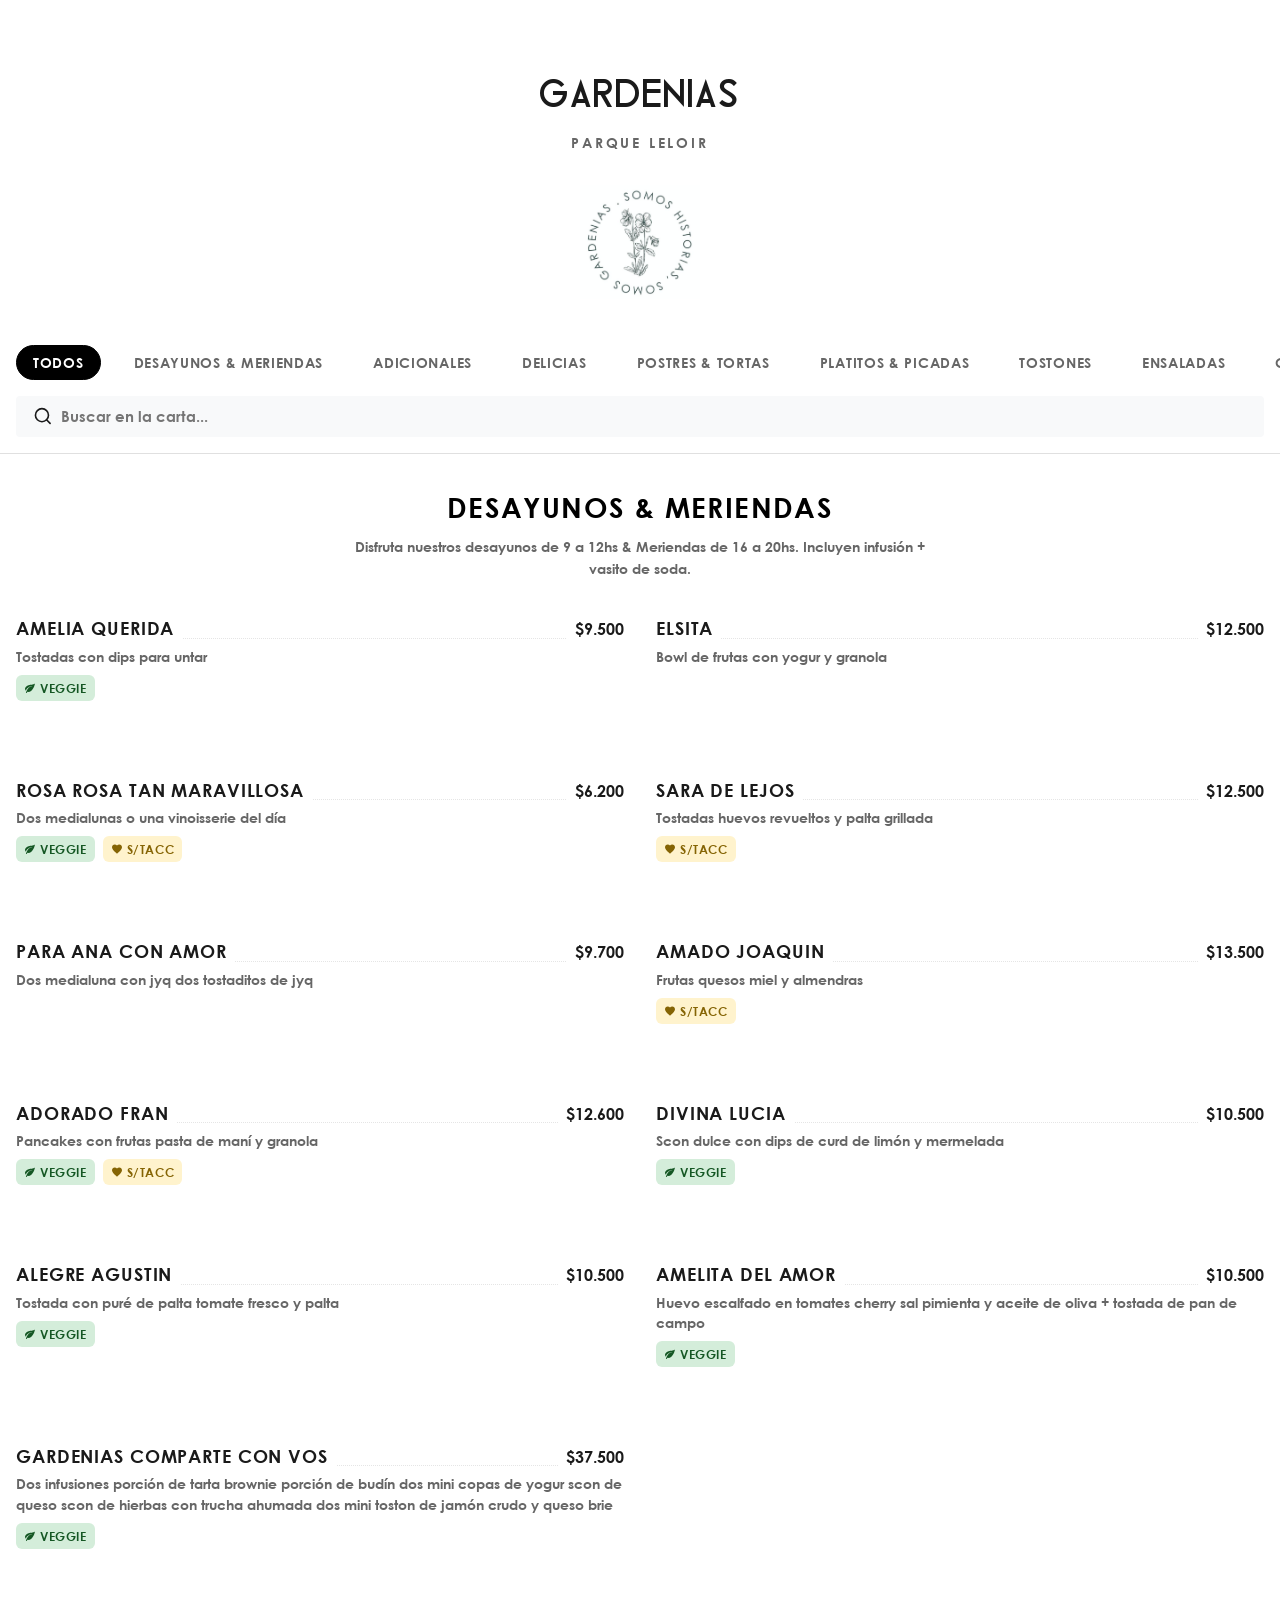
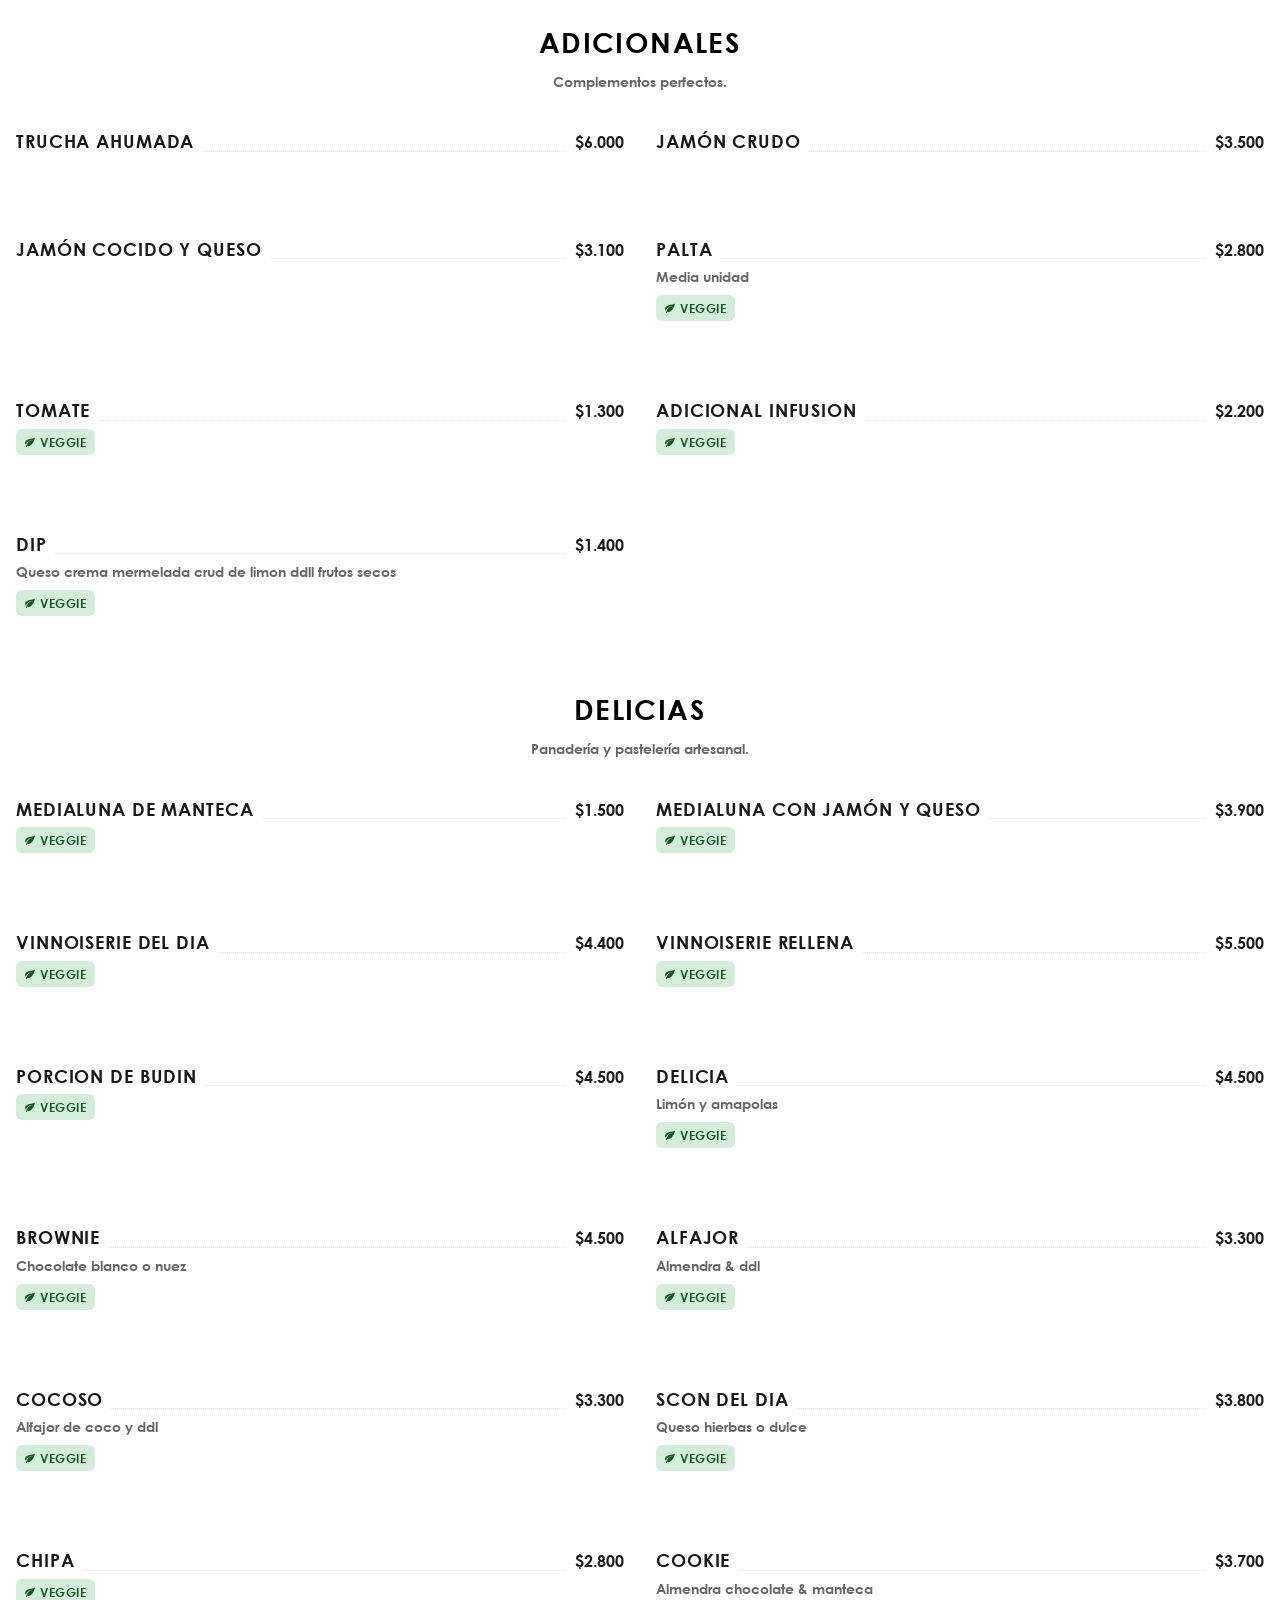
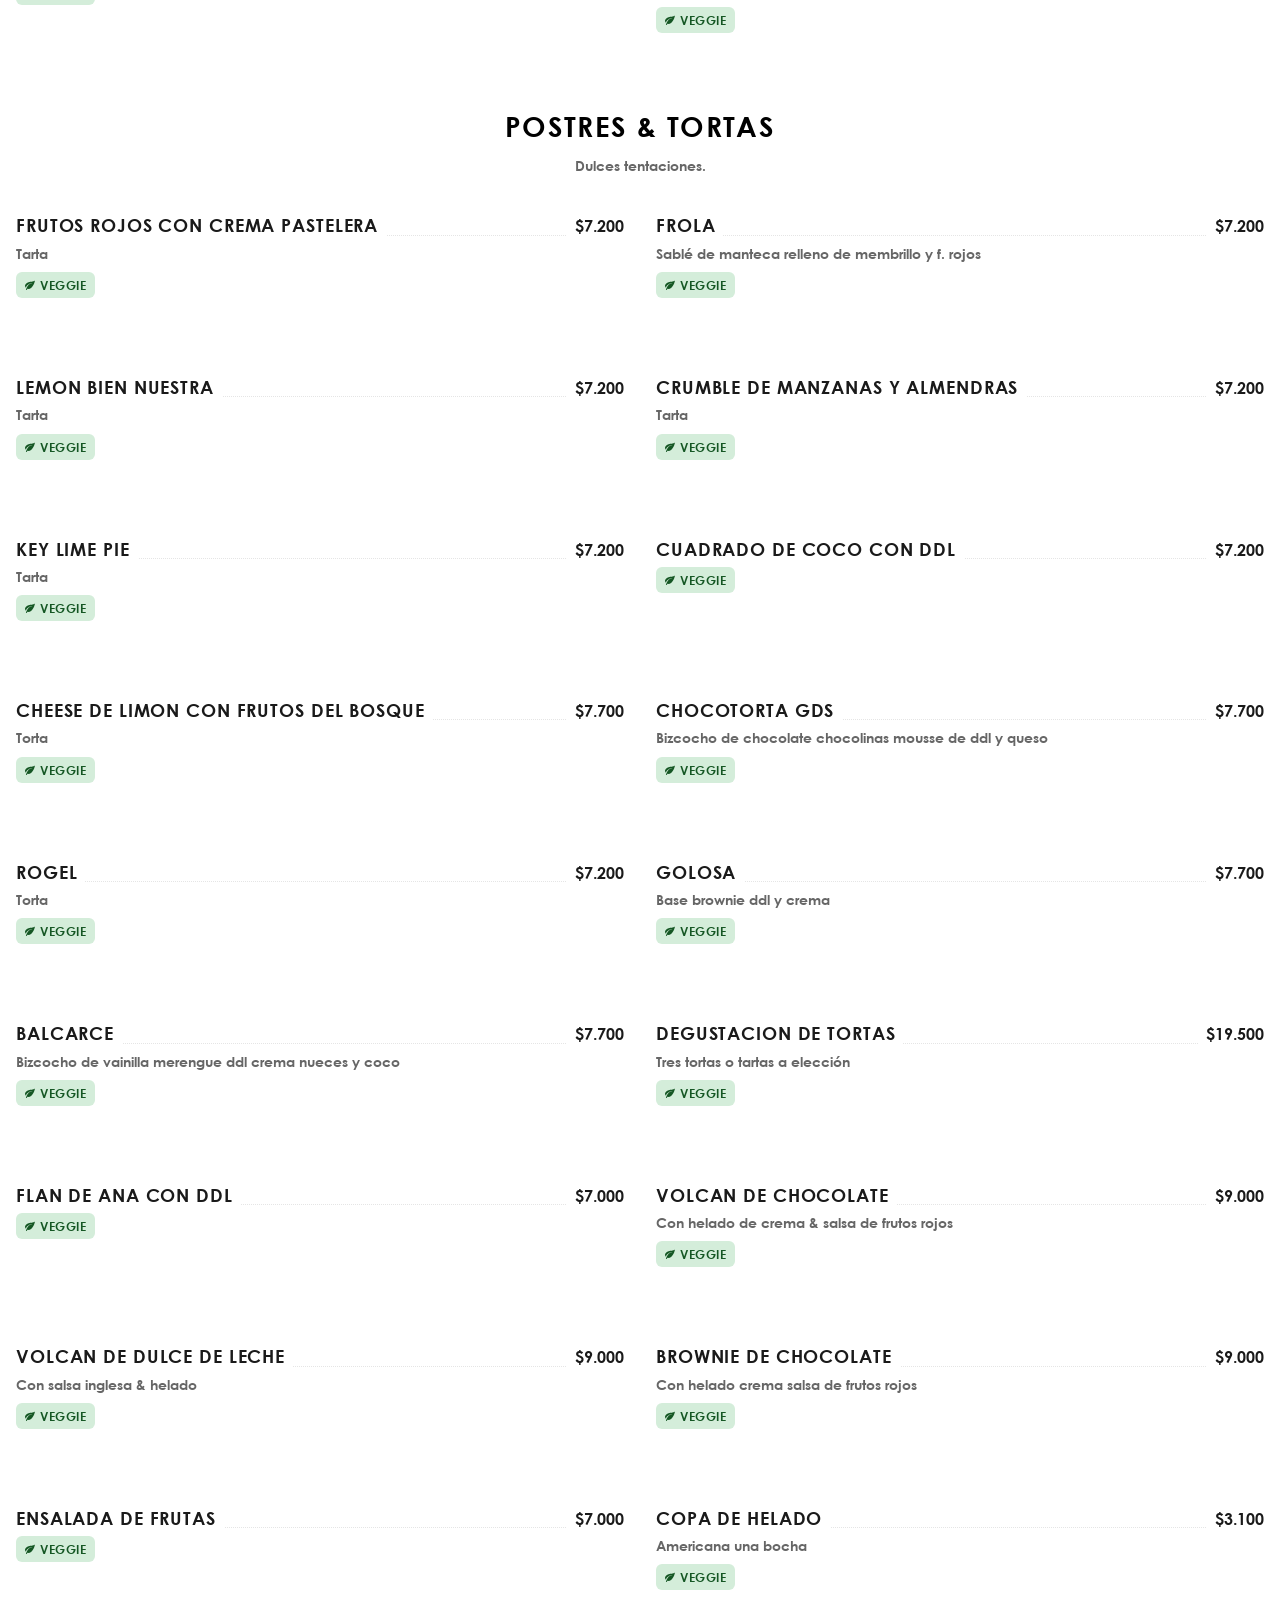
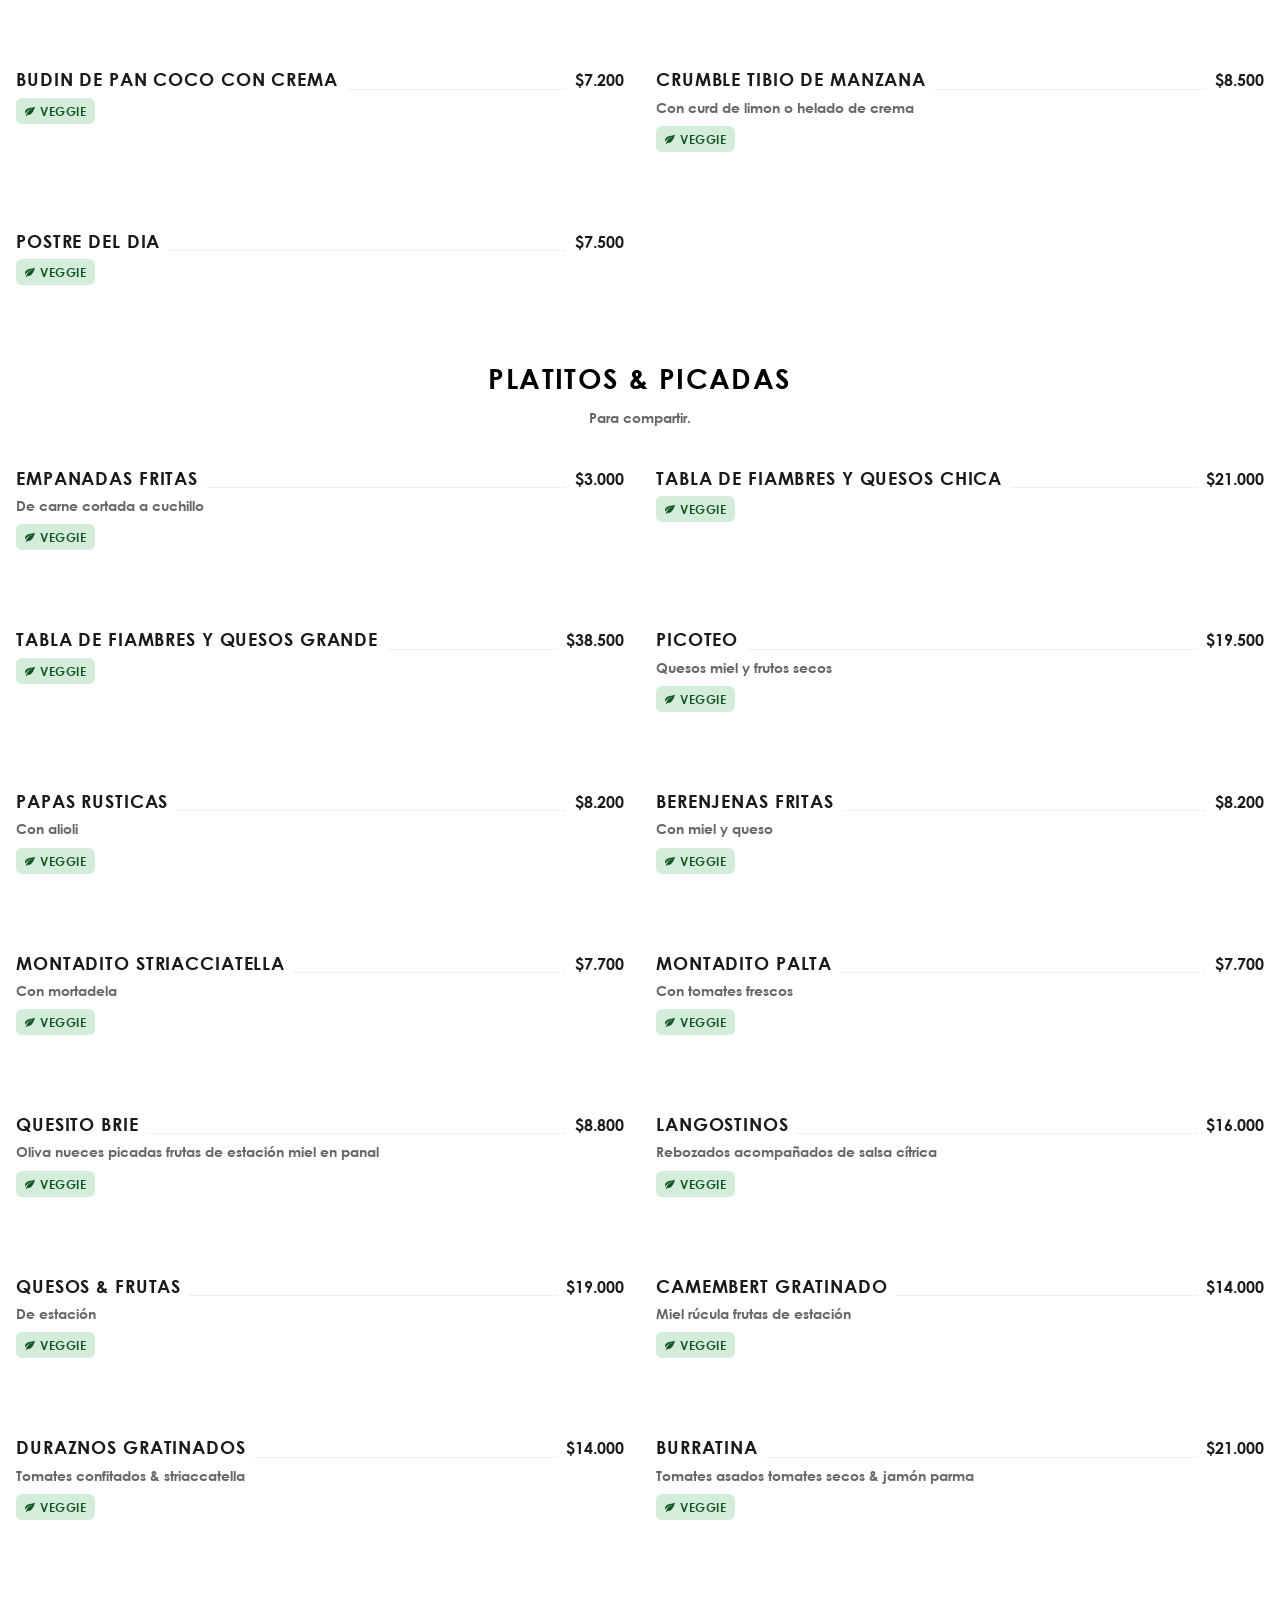
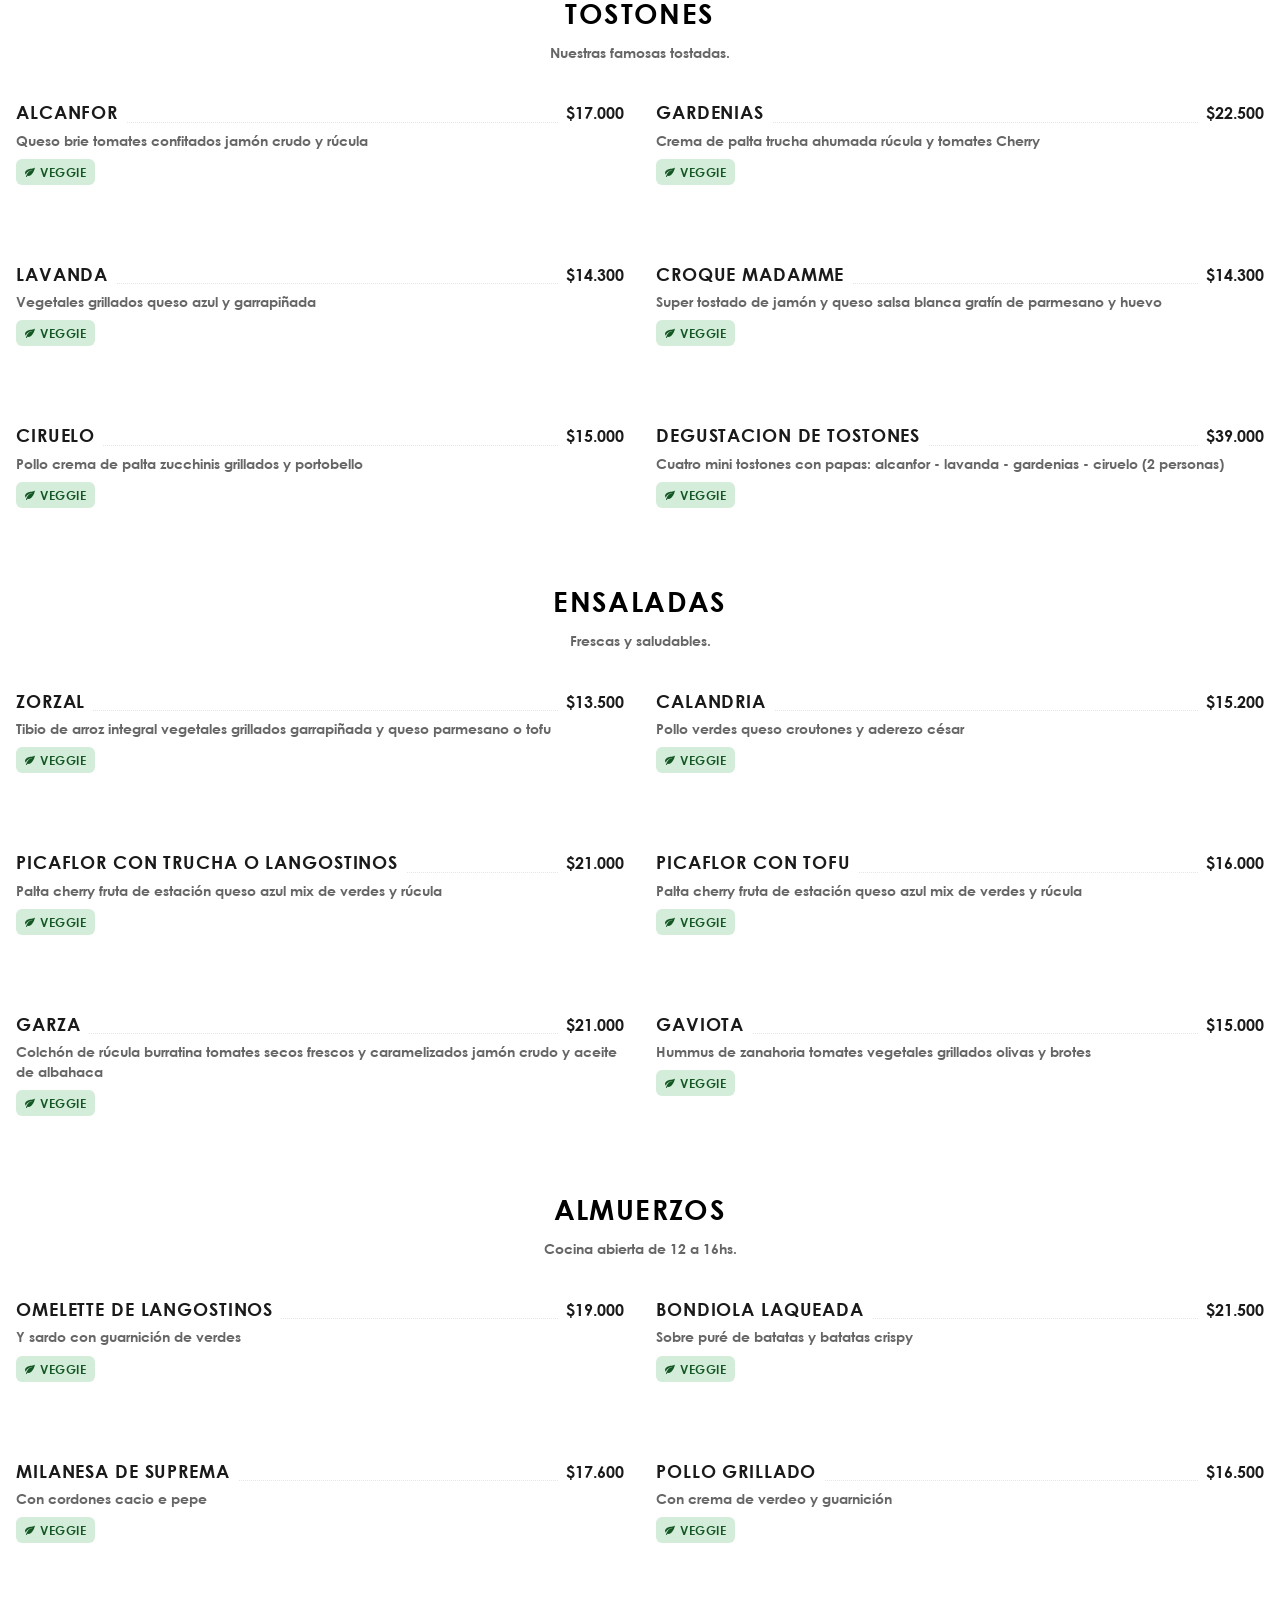
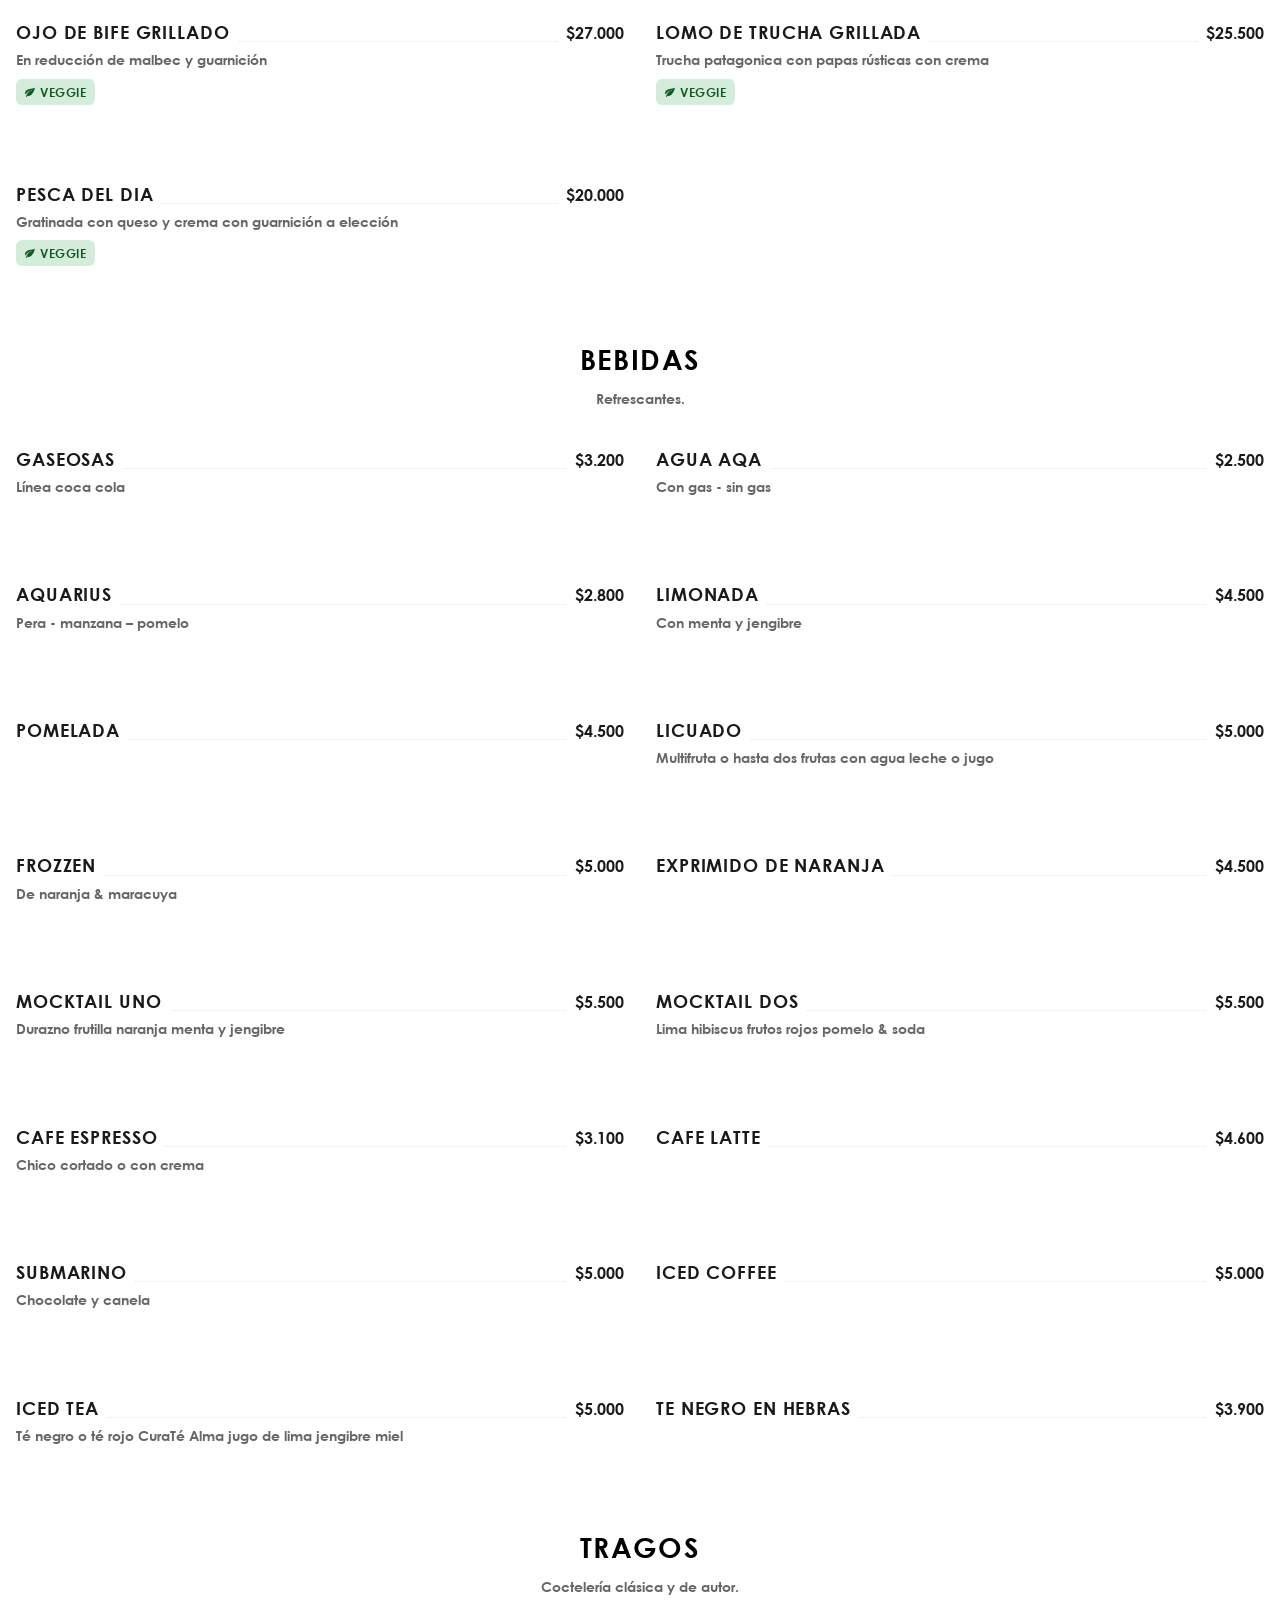
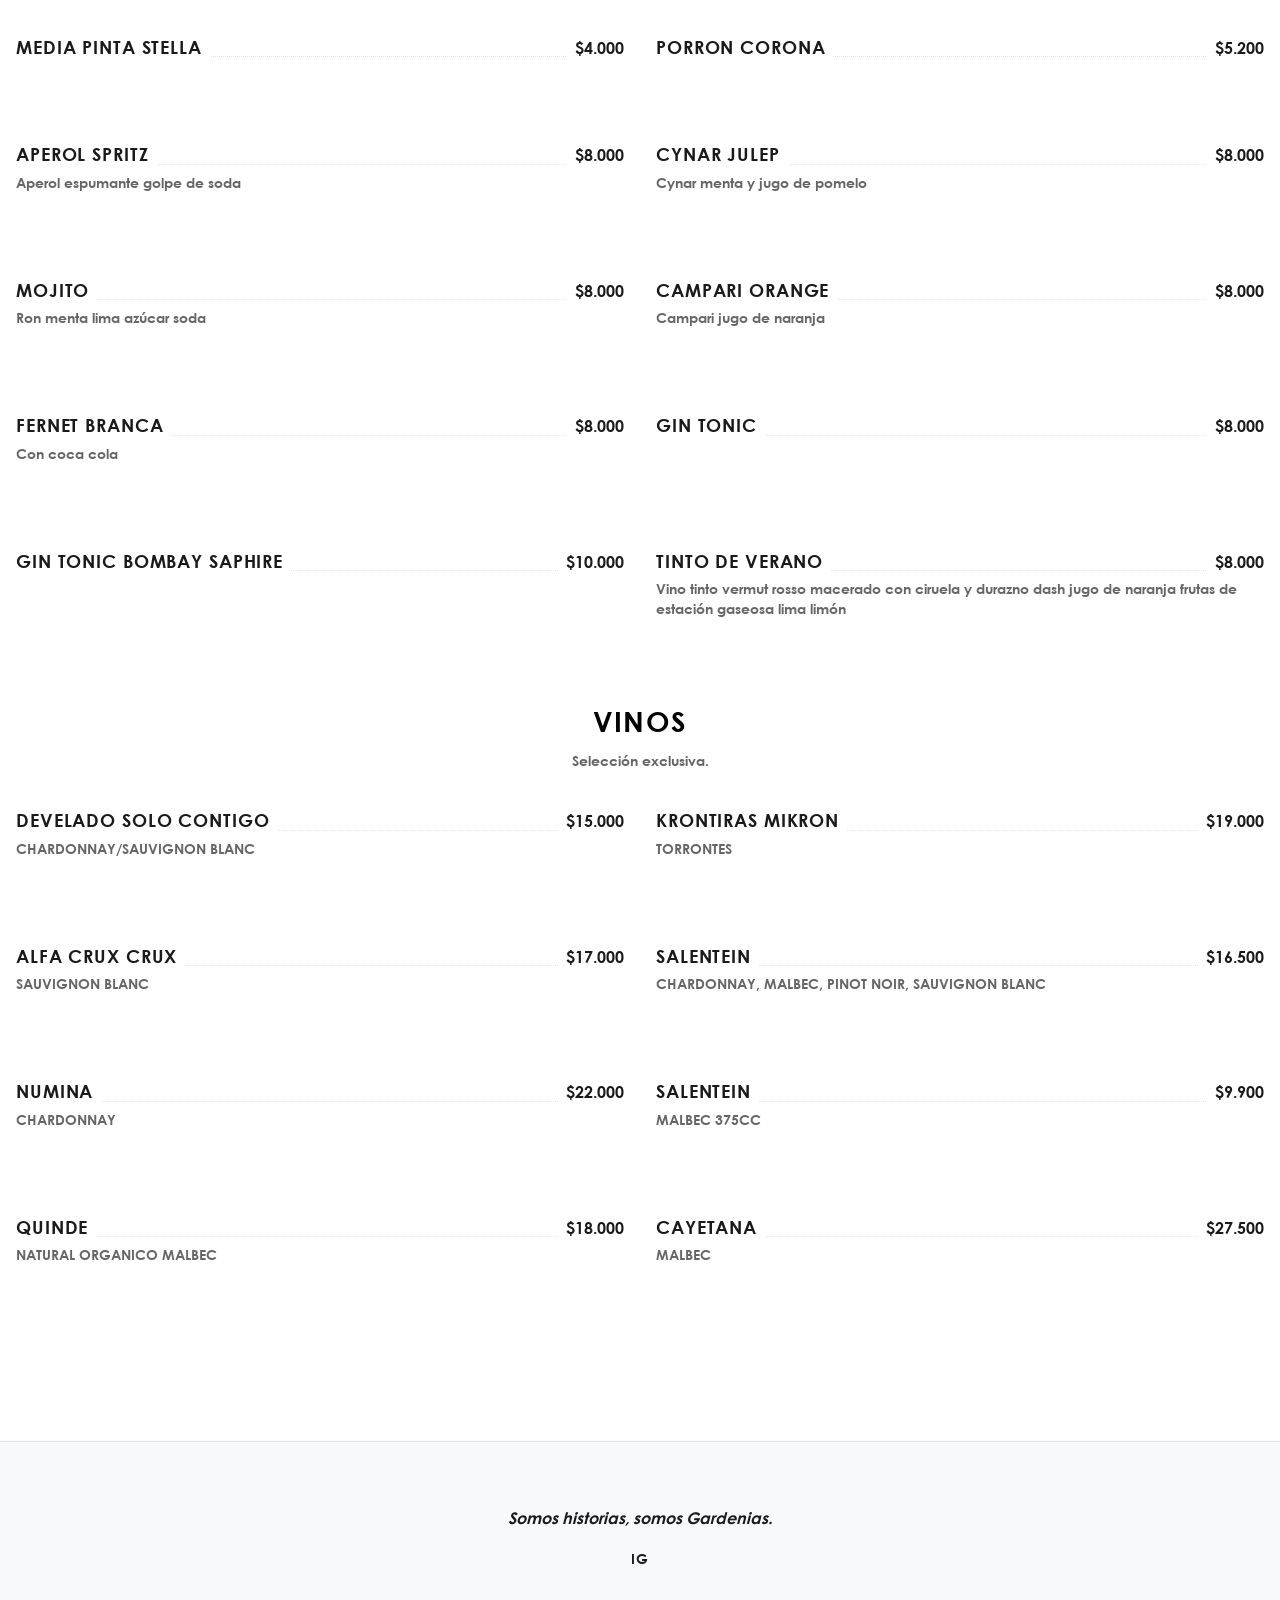
==== index.html @ e9813954 "Modificaciones de fuentes originales" ====
<!DOCTYPE html>
<html lang="es">

<head>
    <meta charset="UTF-8">
    <meta name="viewport" content="width=device-width, initial-scale=1.0, maximum-scale=1.0, user-scalable=no">
    <meta name="description" content="Menú digital de Gardenias - Experiencia gastronómica en Parque Leloir.">
    <meta name="theme-color" content="#ffffff">
    <title>Gardenias | Menú</title>

    <!-- Fonts: Local fonts are used (BlissfulThinking, CenturyGothic) -->

    <link rel="stylesheet" href="styles.css">
</head>

<body>
    <header class="main-header">
        <div class="logo-container">
            <h1 class="brand-name">GARDENIAS</h1>
            <p class="brand-location">PARQUE LELOIR</p>
        </div>
        <div class="header-decoration">
            <img src="src/img/logo-floral.png" alt="Gardenias Floral Logo" class="floral-icon">
        </div>
    </header>

    <div class="sticky-nav-container">
        <nav class="category-nav">
            <ul class="category-list" id="categoryList">
                <!-- Categories injected by JS -->
            </ul>
        </nav>
        <div class="search-container">
            <div class="search-bar">
                <svg width="20" height="20" viewBox="0 0 24 24" fill="none" stroke="currentColor" stroke-width="2"
                    stroke-linecap="round" stroke-linejoin="round">
                    <circle cx="11" cy="11" r="8"></circle>
                    <line x1="21" y1="21" x2="16.65" y2="16.65"></line>
                </svg>
                <input type="text" id="searchInput" placeholder="Buscar en la carta...">
            </div>
        </div>
    </div>

    <main class="menu-content" id="productsContainer">
        <!-- Products injected by JS -->
    </main>

    <footer class="main-footer">
        <p>Somos historias, somos Gardenias.</p>
        <div class="social-links">
            <a href="#" aria-label="Instagram">IG</a>
        </div>
    </footer>

    <script src="script.js"></script>
</body>

</html>
---- styles.css ----
:root {
    /* Colors */
    --color-bg: #ffffff;
    --color-text: #1a1a1a;
    --color-text-light: #666666;
    --color-accent: #000000;
    --color-border: #e0e0e0;
    --color-bg-alt: #f8f9fa;
    --color-success: #4a4a4a;

    /* Typography */
    --font-heading: 'CenturyGothic', sans-serif;
    --font-body: 'CenturyGothic', sans-serif;

    /* Spacing */
    --space-xs: 0.25rem;
    --space-sm: 0.5rem;
    --space-md: 1rem;
    --space-lg: 2rem;
    --space-xl: 4rem;
}

@font-face {
    font-family: 'BlissfulThinking';
    src: url('src/fonts/Logo - BlissfulThinking.otf') format('opentype');
    font-weight: normal;
    font-style: normal;
}

font-style: normal;
}

@font-face {
    font-family: 'CenturyGothic';
    src: url('src/fonts/centurygothic.ttf') format('truetype');
    font-weight: normal;
    font-style: normal;
}

@font-face {
    font-family: 'CenturyGothic';
    src: url('src/fonts/centurygothic_bold.ttf') format('truetype');
    font-weight: 700;
    font-style: normal;
}

* {
    margin: 0;
    padding: 0;
    box-sizing: border-box;
    -webkit-tap-highlight-color: transparent;
}

body {
    font-family: var(--font-body);
    background-color: var(--color-bg);
    color: var(--color-text);
    line-height: 1.5;
    font-weight: 300;
}

/* Typography */
h1,
h2,
h3,
h4 {
    font-family: var(--font-heading);
    font-weight: 700;
    text-transform: uppercase;
    letter-spacing: 0.05em;
}

/* Header */
.main-header {
    text-align: center;
    padding: var(--space-xl) var(--space-md) var(--space-lg);
    background-color: var(--color-bg);
}

.brand-name {
    font-family: 'BlissfulThinking', sans-serif;
    font-size: 2.5rem;
    font-weight: normal;
    letter-spacing: 0.05em;
    /* Reduced from 0.15em */
    margin-bottom: var(--space-sm);
}

.brand-location {
    font-family: var(--font-body);
    font-size: 0.875rem;
    letter-spacing: 0.2em;
    text-transform: uppercase;
    color: var(--color-text-light);
}

.header-decoration {
    margin-top: var(--space-lg);
    color: var(--color-text);
    opacity: 0.8;
}

.floral-icon {
    width: 120px;
    height: auto;
    object-fit: contain;
}

/* Sticky Nav & Search */
.sticky-nav-container {
    position: sticky;
    top: 0;
    z-index: 100;
    background-color: rgba(255, 255, 255, 0.95);
    backdrop-filter: blur(10px);
    border-bottom: 1px solid var(--color-border);
    transition: transform 0.3s ease;
}

.category-nav {
    overflow-x: auto;
    padding: var(--space-sm) 0;
    -webkit-overflow-scrolling: touch;
    scrollbar-width: none;
    /* Firefox */
}

.category-nav::-webkit-scrollbar {
    display: none;
    /* Chrome/Safari */
}

.category-list {
    display: flex;
    list-style: none;
    padding: 0 var(--space-md);
    gap: var(--space-md);
    white-space: nowrap;
}

.category-btn {
    background: none;
    border: 1px solid transparent;
    font-family: var(--font-body);
    font-size: 0.875rem;
    text-transform: uppercase;
    letter-spacing: 0.05em;
    color: var(--color-text-light);
    padding: var(--space-sm) var(--space-md);
    border-radius: 20px;
    cursor: pointer;
    transition: all 0.3s ease;
}

.category-btn.active {
    color: var(--color-bg);
    background-color: var(--color-accent);
    border-color: var(--color-accent);
}

.search-container {
    padding: var(--space-sm) var(--space-md) var(--space-md);
}

.search-bar {
    display: flex;
    align-items: center;
    background-color: var(--color-bg-alt);
    padding: 0.6rem 1rem;
    border-radius: 4px;
    gap: var(--space-sm);
    border: 1px solid transparent;
    transition: border-color 0.3s ease;
}

.search-bar:focus-within {
    border-color: var(--color-text-light);
}

.search-bar input {
    border: none;
    background: none;
    font-family: var(--font-body);
    font-size: 0.95rem;
    width: 100%;
    outline: none;
    color: var(--color-text);
}

/* Menu Content */
.menu-content {
    padding: var(--space-lg) var(--space-md);
    min-height: 50vh;
}

.category-section {
    margin-bottom: var(--space-xl);
    scroll-margin-top: 140px;
    /* Offset for sticky header */
}

.category-header {
    text-align: center;
    margin-bottom: var(--space-lg);
    position: relative;
}

.category-title {
    font-size: 1.75rem;
    margin-bottom: var(--space-sm);
    color: var(--color-accent);
}

.category-description {
    font-family: var(--font-body);
    font-size: 0.9rem;
    color: var(--color-text-light);
    max-width: 600px;
    margin: 0 auto;
}

/* Products Grid/List */
.products-grid {
    display: grid;
    grid-template-columns: 1fr;
    gap: var(--space-lg);
}

@media (min-width: 768px) {
    .products-grid {
        grid-template-columns: repeat(2, 1fr);
        gap: var(--space-xl) var(--space-lg);
    }
}

.product-card {
    position: relative;
    padding-bottom: var(--space-sm);
    transition: opacity 0.3s ease;
}

.product-header {
    display: flex;
    justify-content: space-between;
    align-items: baseline;
    margin-bottom: var(--space-xs);
    border-bottom: 1px dotted rgba(0, 0, 0, 0.1);
}

.product-name {
    font-family: var(--font-heading);
    font-size: 1.1rem;
    font-weight: 600;
    color: var(--color-text);
    padding-right: var(--space-sm);
    background-color: var(--color-bg);
    /* To cover dots if we use them */
    position: relative;
    bottom: -4px;
}

.product-price {
    font-family: var(--font-body);
    font-weight: 500;
    color: var(--color-text);
    white-space: nowrap;
    position: relative;
    bottom: -4px;
    background-color: var(--color-bg);
    padding-left: var(--space-sm);
}

.product-description {
    font-size: 0.9rem;
    color: var(--color-text-light);
    margin-top: var(--space-sm);
    line-height: 1.4;
}

/* Tags */
.product-tags {
    display: flex;
    gap: var(--space-sm);
    margin-top: var(--space-sm);
}

.tag {
    font-size: 0.75rem;
    text-transform: uppercase;
    font-weight: 600;
    letter-spacing: 0.05em;
    padding: 4px 8px;
    border-radius: 6px;
    display: inline-flex;
    align-items: center;
    border: none;
}

.tag.veggie {
    background-color: #d4edda;
    /* Pastel Green */
    color: #155724;
}

.tag.gluten-free {
    background-color: #f8d7da;
    /* Pastel Red/Pinkish for contrast, or keep green if prefer same family */
    color: #721c24;
}

/* Alternative: Both Green as requested? "tone verde pastel" implies maybe both or just veggie? 
   Let's make veggie green and gluten free maybe a different pastel or same? 
   User said "Like gluten free" implying similar treatment.
   Let's use a nice pastel yellow or blue for GF to distinguish, or just green for both if that's the vibe.
   Re-reading: "vaggie tone verde pastel... Al igual que gluten free" -> maybe means "Use pastel green for veggie, just like (we do/should for) gluten free"? 
   Or "Apply pastel green to veggie, AND ALSO apply it to gluten free"?
   I will make Veggie Green and Gluten Free a soft pastel yellow/orange (classic wheat color) or just Green too if they want uniformity.
   Let's stick to Green for Veggie (#d4edda) and maybe a soft Teal or Blue or Yellow for TACC.
   Actually, "Al igual que gluten free" likely means "Do the same for gluten free" (add color/icon).
   I'll make Veggie Green and GF maybe a light pastel blue/purple to differentiate, or Light Green/Light Yellow.
   Let's start with Green for Veggie and a yellowish/beige for GF (Wheat).
*/
.tag.gluten-free {
    background-color: #fff3cd;
    color: #856404;
}

/* Animations */
@keyframes fadeIn {
    from {
        opacity: 0;
        transform: translateY(10px);
    }

    to {
        opacity: 1;
        transform: translateY(0);
    }
}

.product-card {
    animation: fadeIn 0.5s ease forwards;
}

/* Footer */
.main-footer {
    text-align: center;
    padding: var(--space-xl) var(--space-md);
    border-top: 1px solid var(--color-border);
    margin-top: var(--space-xl);
    background-color: var(--color-bg-alt);
}

.main-footer p {
    font-family: var(--font-heading);
    font-style: italic;
    margin-bottom: var(--space-md);
}

.social-links a {
    color: var(--color-text);
    text-decoration: none;
    font-size: 0.9rem;
    letter-spacing: 0.1em;
    border-bottom: 1px solid transparent;
    transition: border-color 0.2s;
}

.social-links a:hover {
    border-color: var(--color-text);
}

/* Helper Classes */
.hidden {
    display: none !important;
}

.no-scroll {
    overflow: hidden;
}
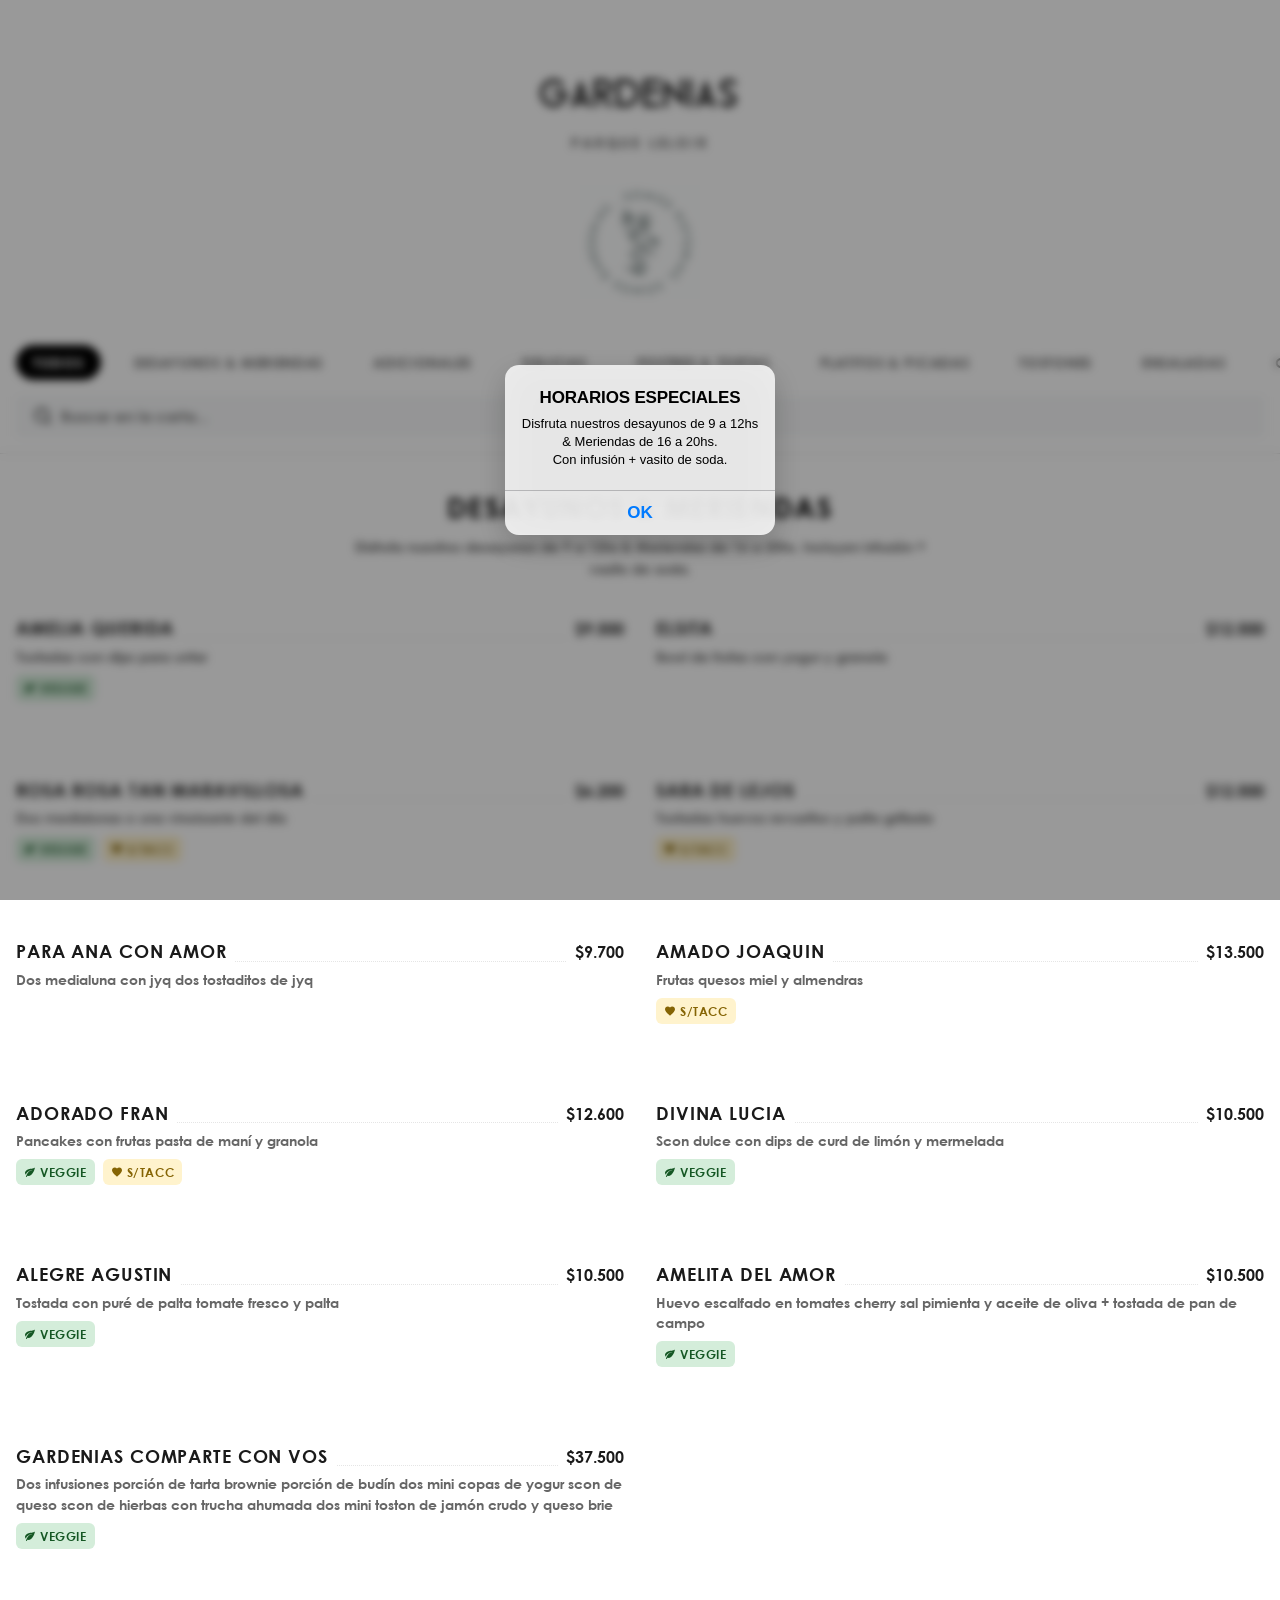
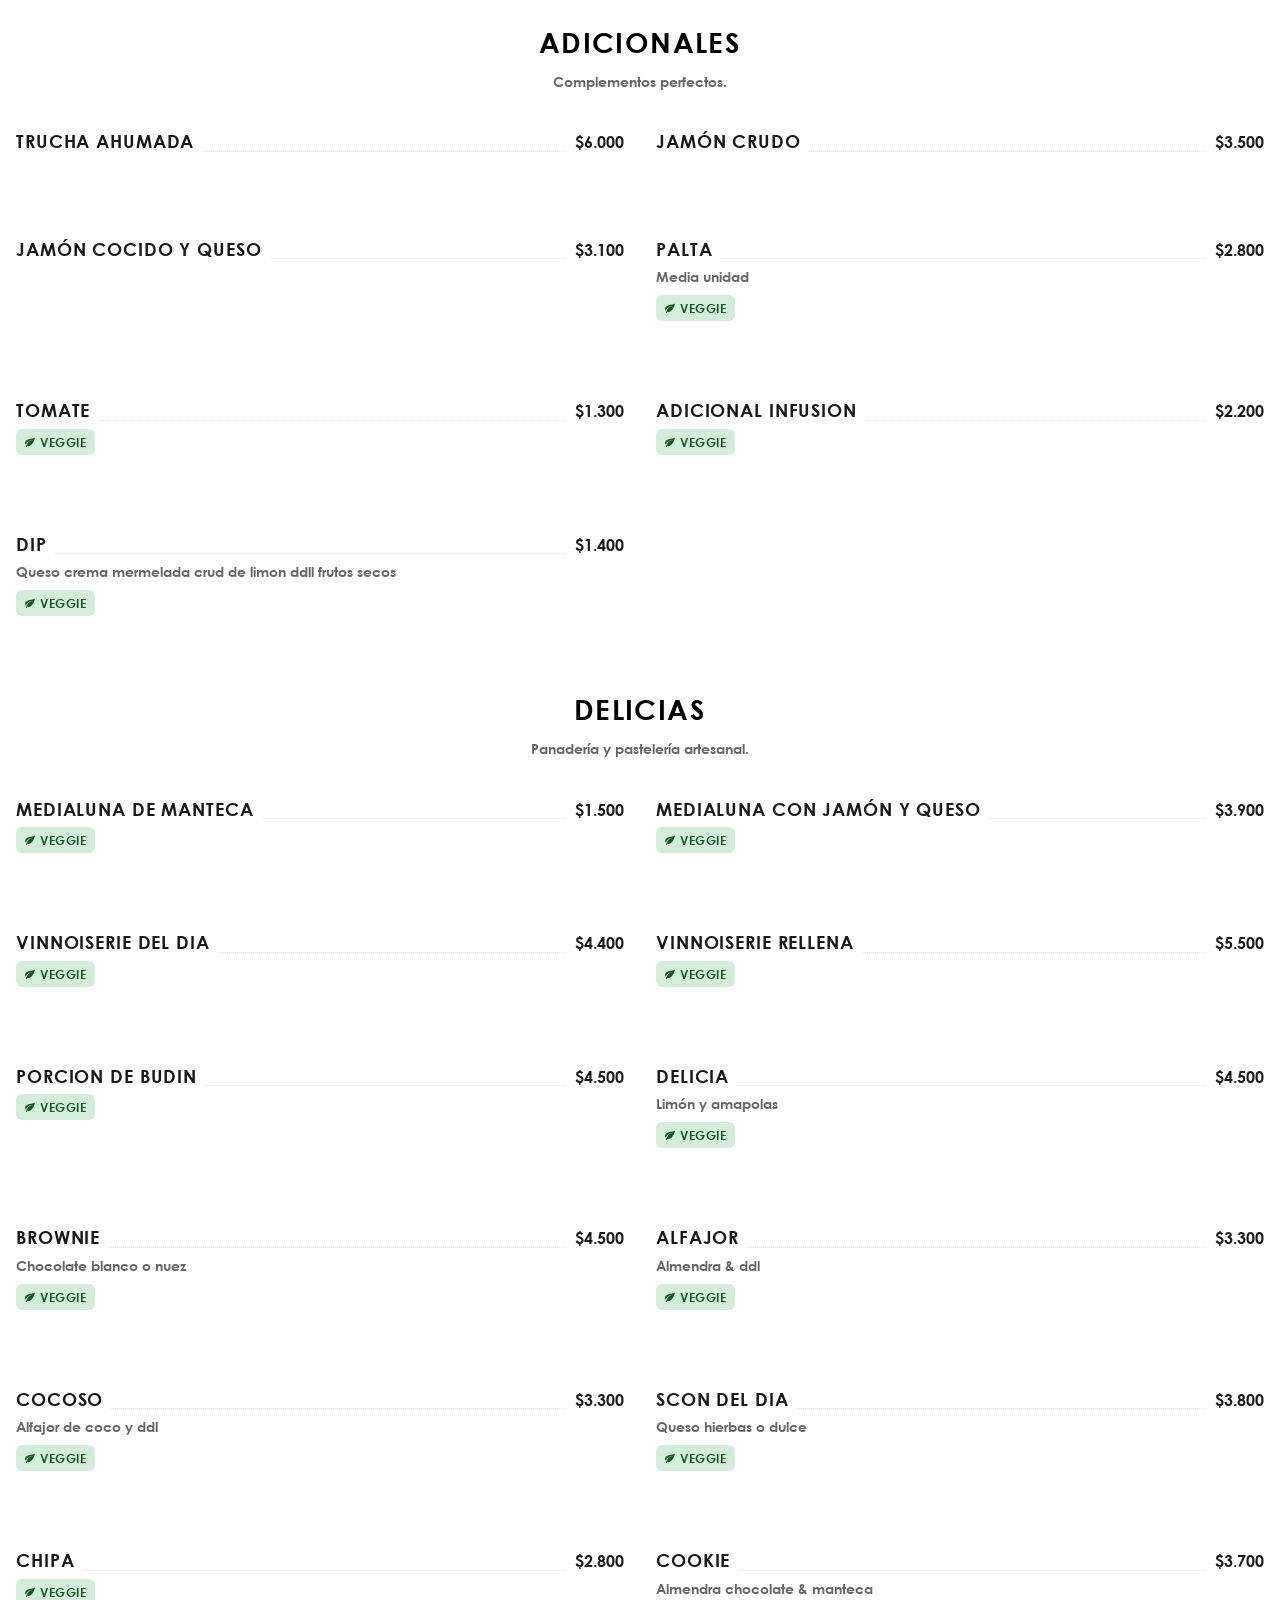
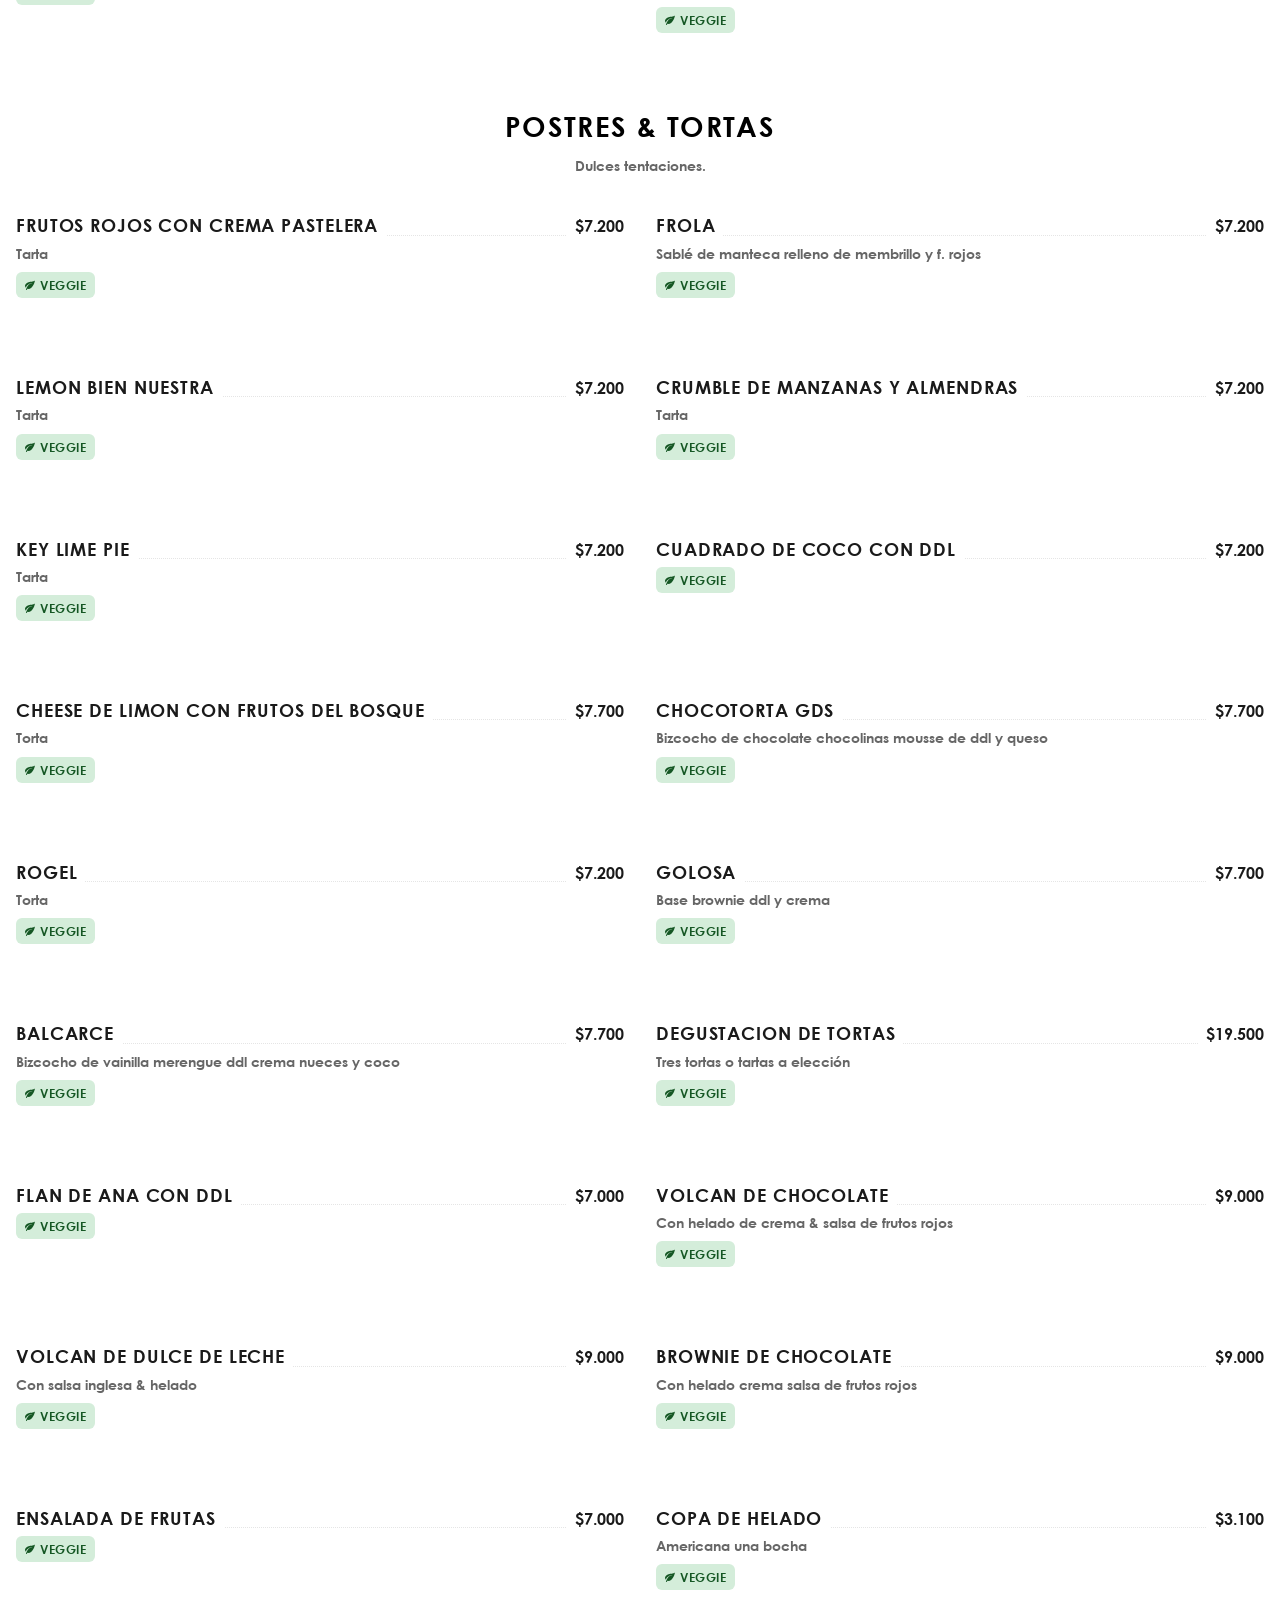
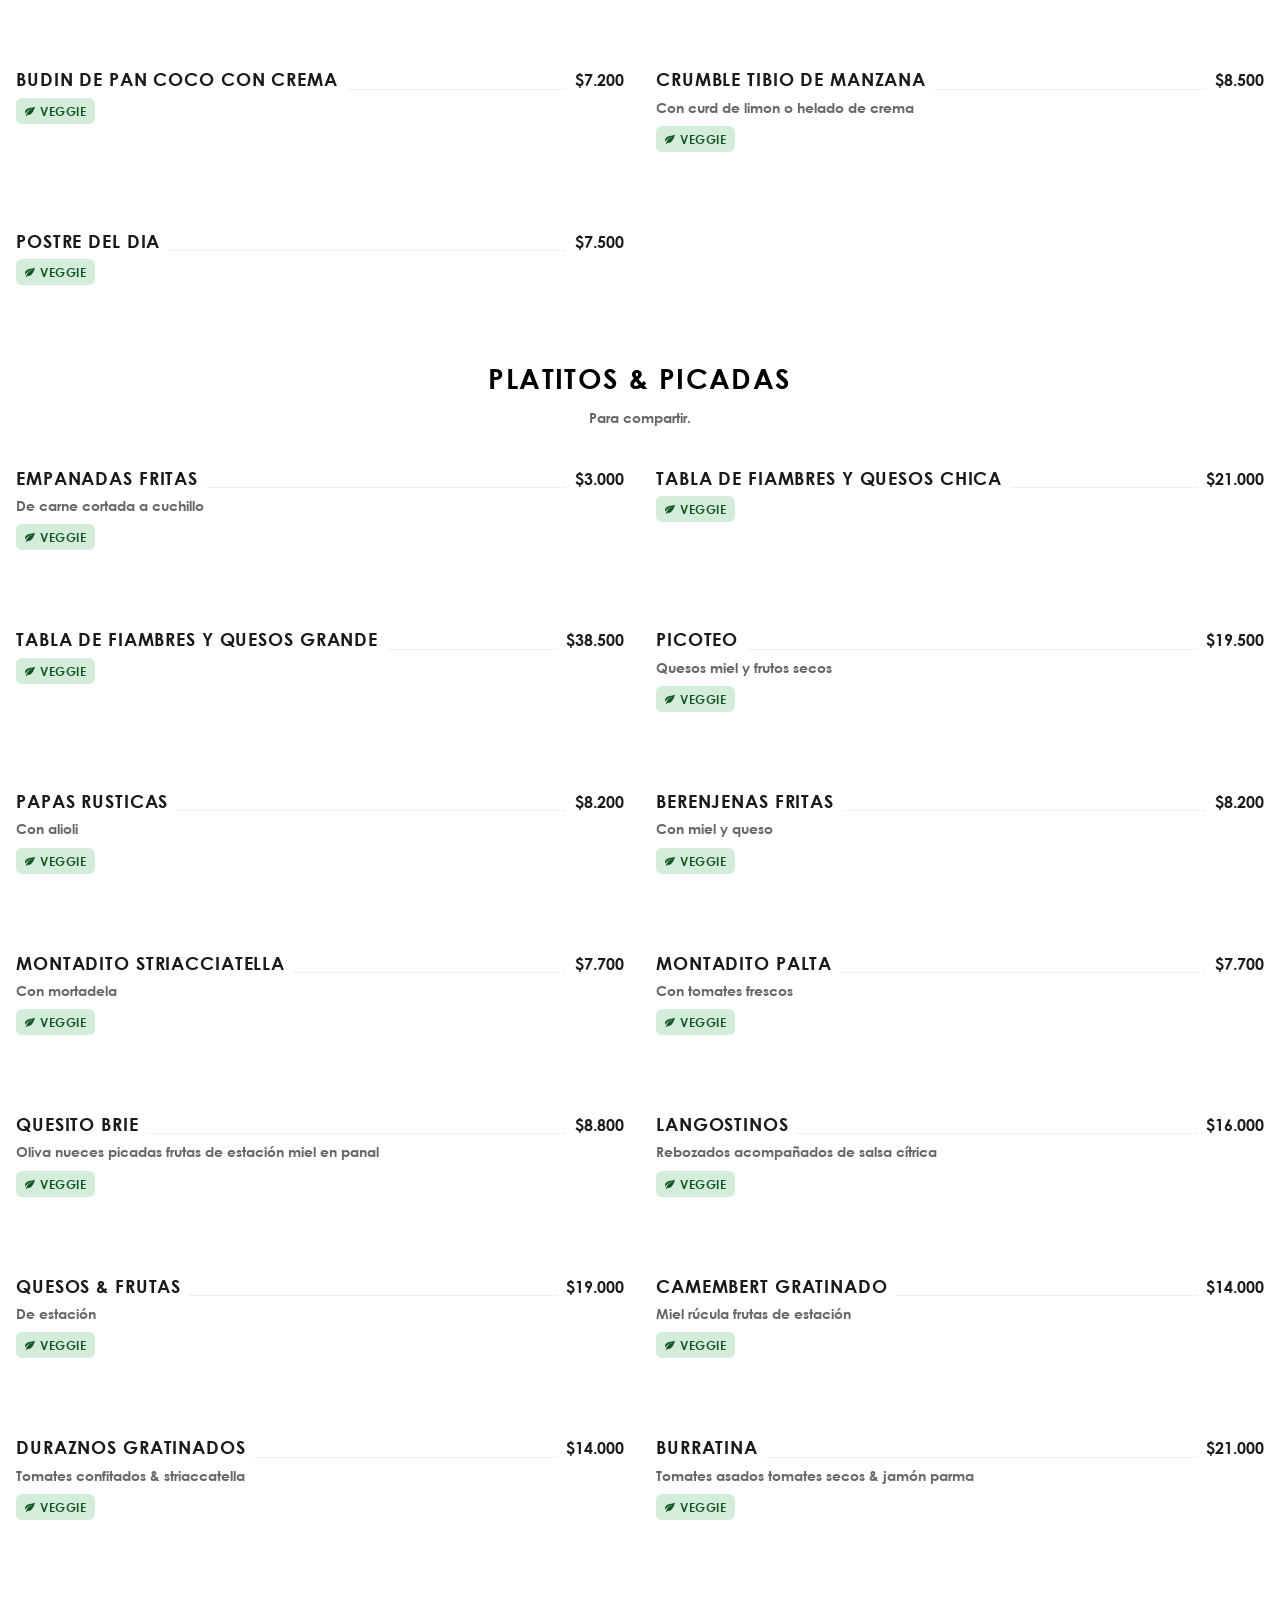
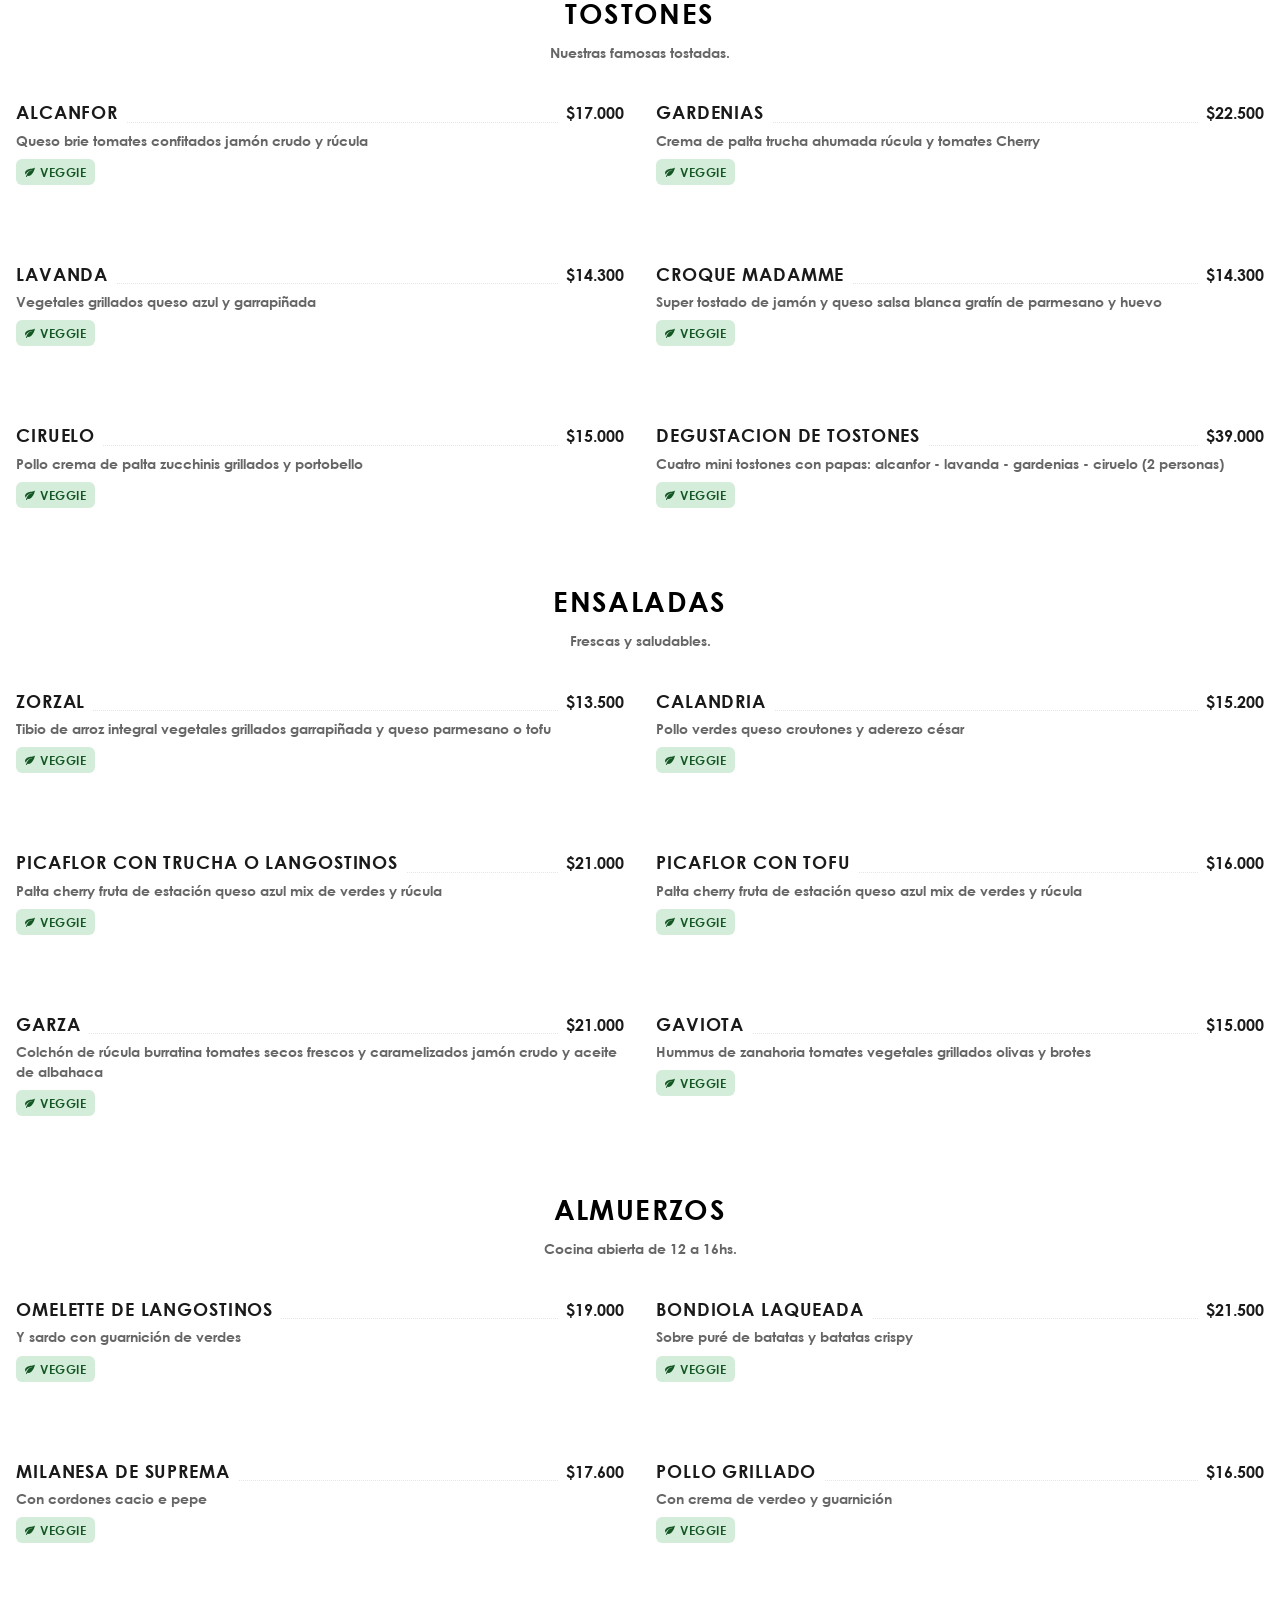
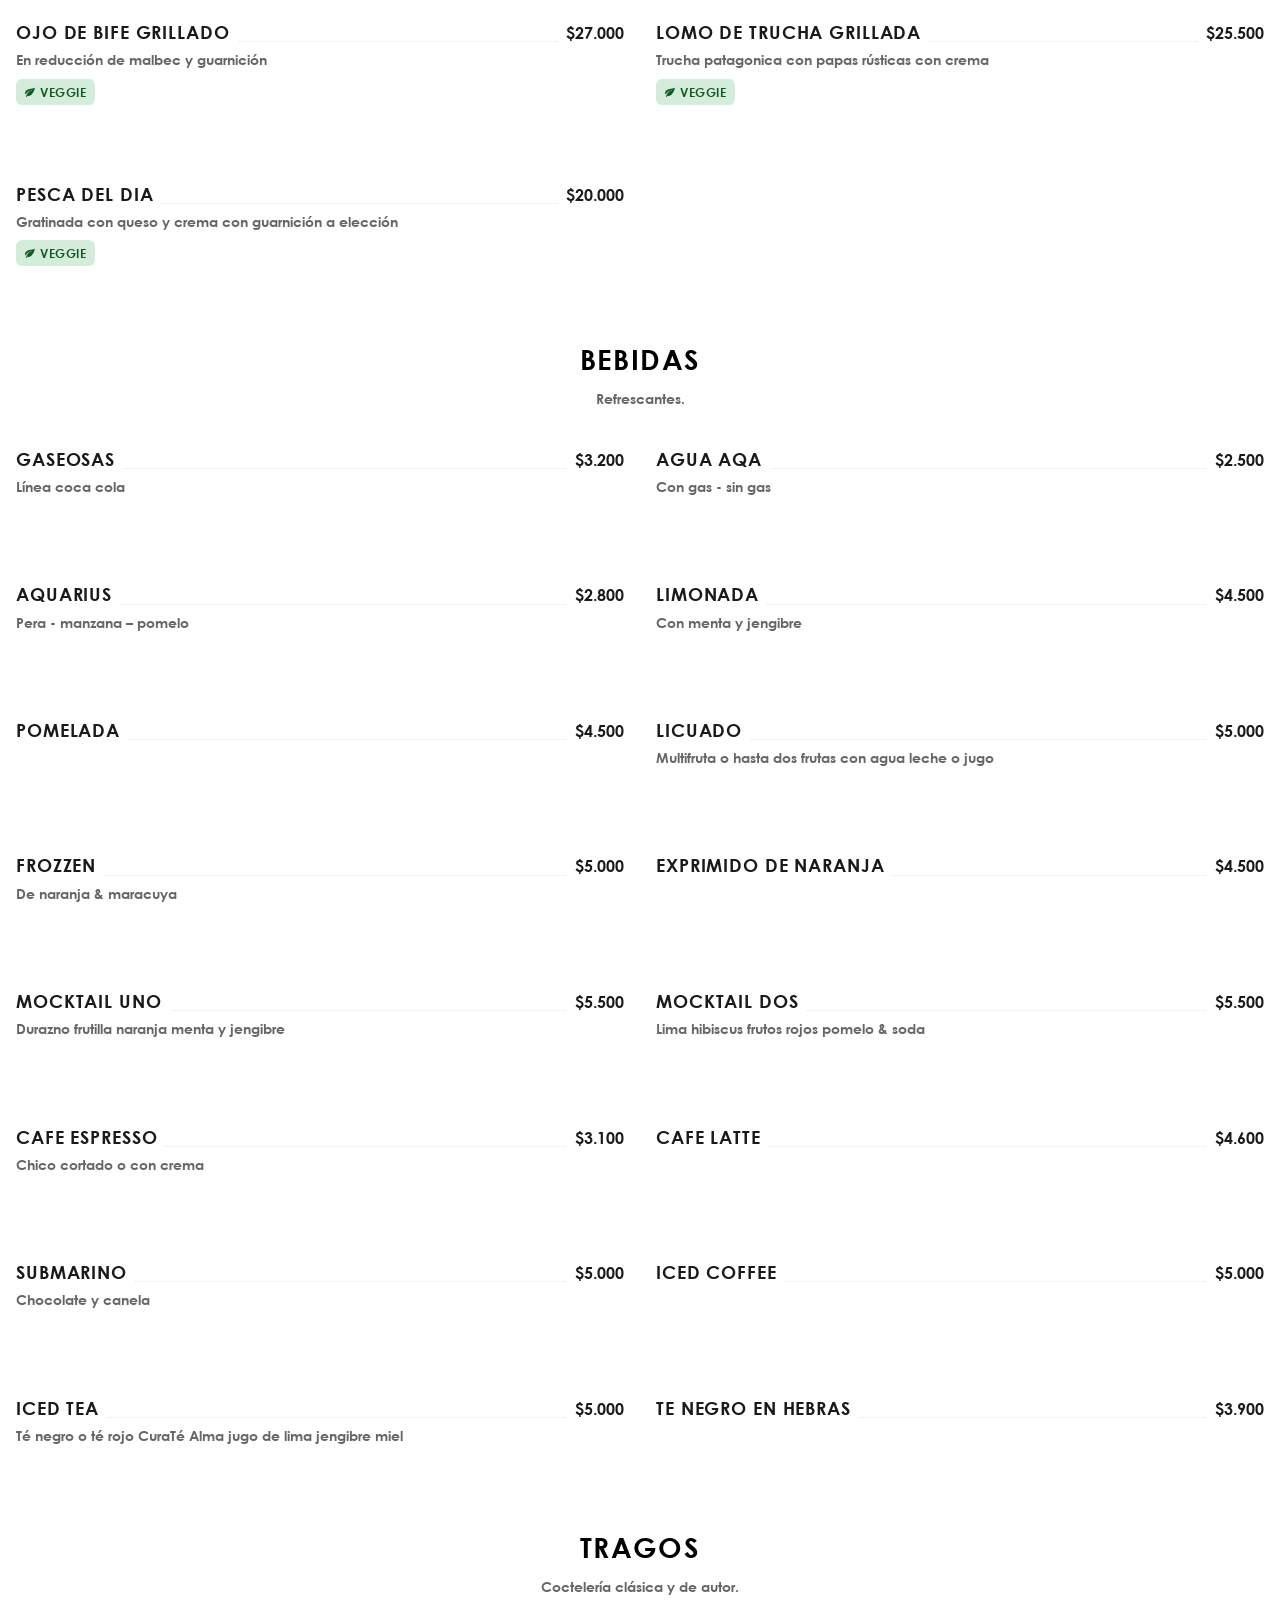
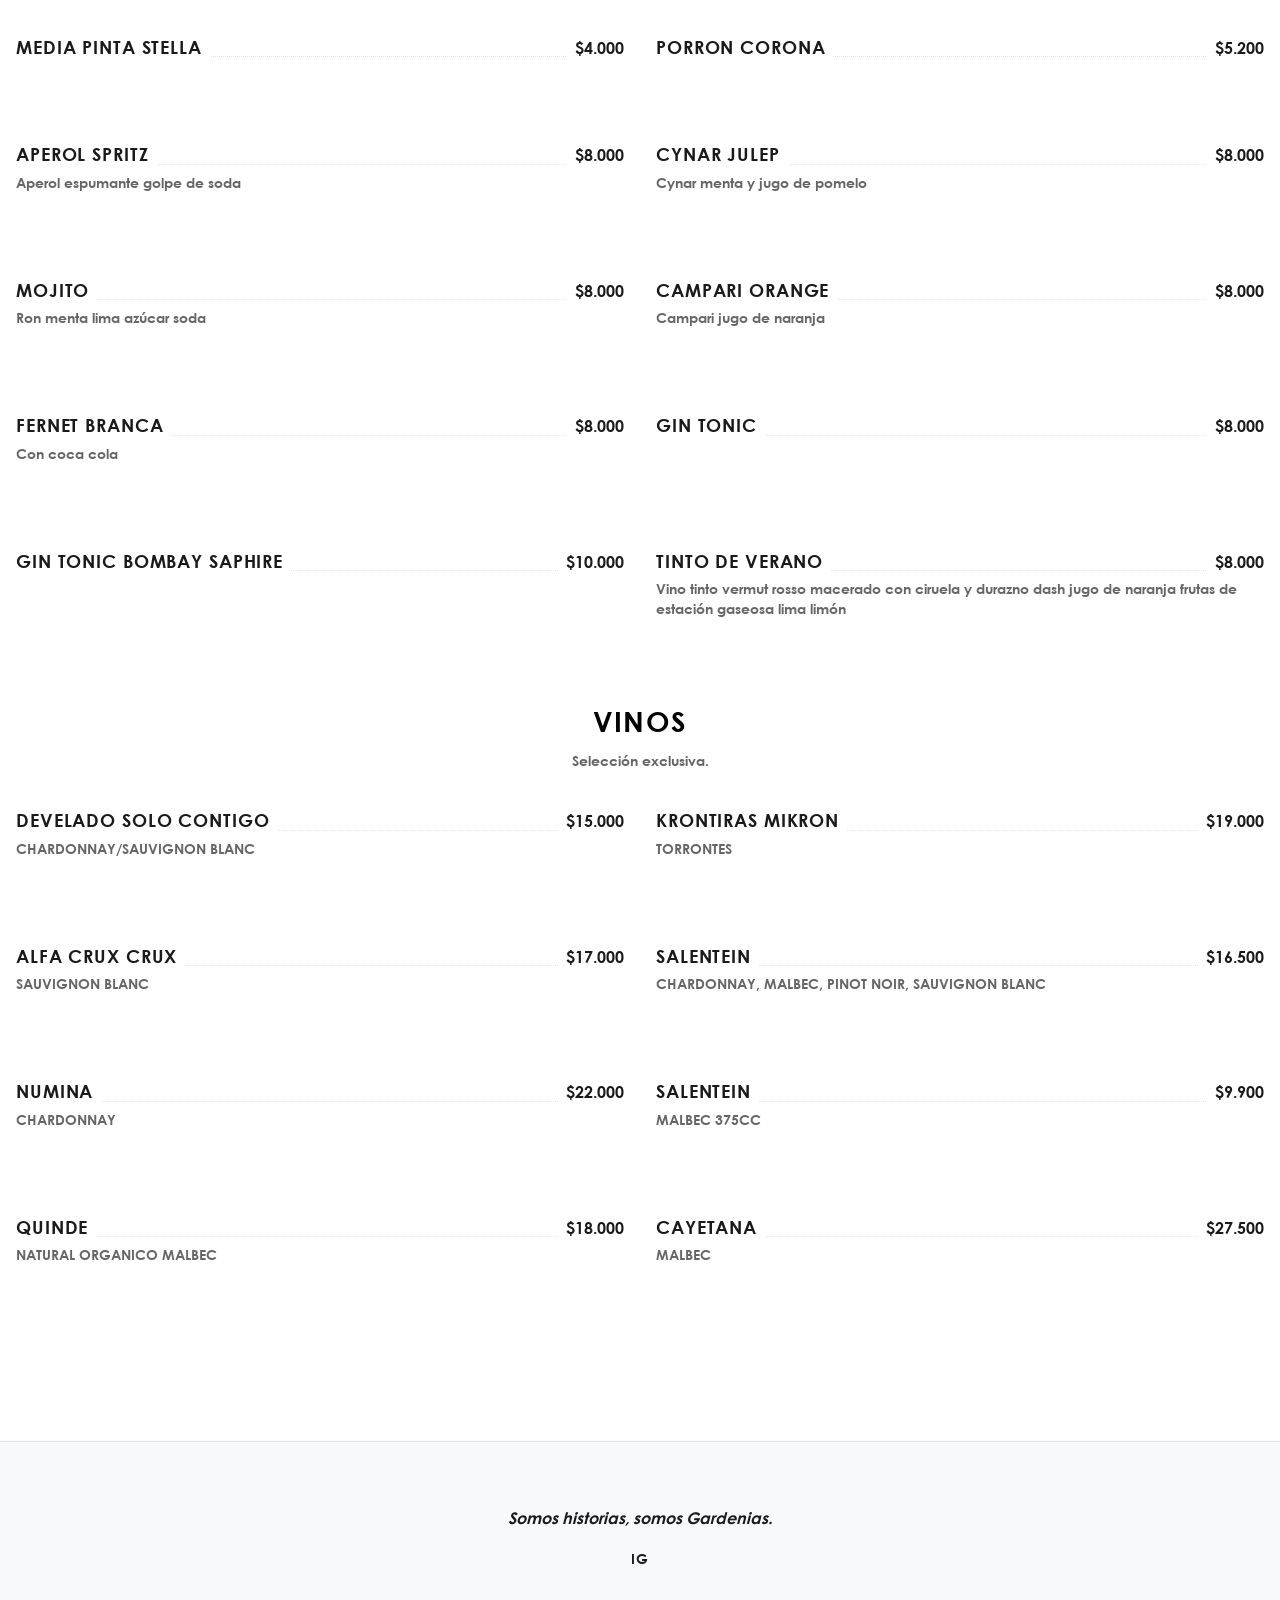
==== commit 90ad6c92: "Agregado pop-up de info" ====
--- a/index.html
+++ b/index.html
@@ -53,6 +53,18 @@
         </div>
     </footer>
 
+
+    <div id="iosOverlay" class="ios-overlay hidden">
+        <div class="ios-alert">
+            <div class="ios-alert-content">
+                <h3>Horarios Especiales</h3>
+                <p>Disfruta nuestros desayunos de 9 a 12hs & Meriendas de 16 a 20hs. <br> Con infusión + vasito de soda.
+                </p>
+            </div>
+            <button id="closePopup" class="ios-alert-btn">OK</button>
+        </div>
+    </div>
+
     <script src="script.js"></script>
 </body>
 
--- a/styles.css
+++ b/styles.css
@@ -375,6 +375,88 @@
     display: none !important;
 }
 
-.no-scroll {
-    overflow: hidden;
+/* iOS Alert Style */
+.ios-overlay {
+    position: fixed;
+    top: 0;
+    left: 0;
+    width: 100%;
+    height: 100%;
+    background-color: rgba(0, 0, 0, 0.4);
+    backdrop-filter: blur(4px);
+    -webkit-backdrop-filter: blur(4px);
+    z-index: 2000;
+    display: flex;
+    align-items: center;
+    justify-content: center;
+    opacity: 0;
+    visibility: hidden;
+    transition: opacity 0.3s ease;
+}
+
+.ios-overlay.show {
+    opacity: 1;
+    visibility: visible;
+}
+
+.ios-alert {
+    width: 270px;
+    background: rgba(245, 245, 245, 0.9);
+    backdrop-filter: blur(20px);
+    -webkit-backdrop-filter: blur(20px);
+    border-radius: 14px;
+    text-align: center;
+    transform: scale(1.1);
+    opacity: 0;
+    transition: transform 0.3s cubic-bezier(0.175, 0.885, 0.32, 1.275), opacity 0.3s ease;
+    box-shadow: 0 10px 30px rgba(0, 0, 0, 0.2);
+}
+
+.ios-overlay.show .ios-alert {
+    transform: scale(1);
+    opacity: 1;
+}
+
+.ios-alert-content {
+    padding: 20px 16px 20px;
+}
+
+.ios-alert h3 {
+    font-family: -apple-system, BlinkMacSystemFont, "Segoe UI", Roboto, Helvetica, Arial, sans-serif;
+    font-size: 17px;
+    font-weight: 600;
+    margin: 0 0 4px 0;
+    color: #000;
+    letter-spacing: -0.01em;
+}
+
+.ios-alert p {
+    font-family: -apple-system, BlinkMacSystemFont, "Segoe UI", Roboto, Helvetica, Arial, sans-serif;
+    font-size: 13px;
+    line-height: 1.4;
+    font-weight: 400;
+    color: #000;
+    margin: 0;
+}
+
+.ios-alert-btn {
+    width: 100%;
+    border: none;
+    border-top: 0.5px solid rgba(60, 60, 67, 0.29);
+    background: transparent;
+    padding: 12px 0;
+    font-family: -apple-system, BlinkMacSystemFont, "Segoe UI", Roboto, Helvetica, Arial, sans-serif;
+    font-size: 17px;
+    font-weight: 600;
+    /* Regular bold for OK button */
+    color: #007AFF;
+    /* iOS Blue */
+    cursor: pointer;
+    border-bottom-left-radius: 14px;
+    border-bottom-right-radius: 14px;
+    transition: background-color 0.2s;
+}
+
+.ios-alert-btn:active {
+    background-color: rgba(0, 0, 0, 0.05);
 }
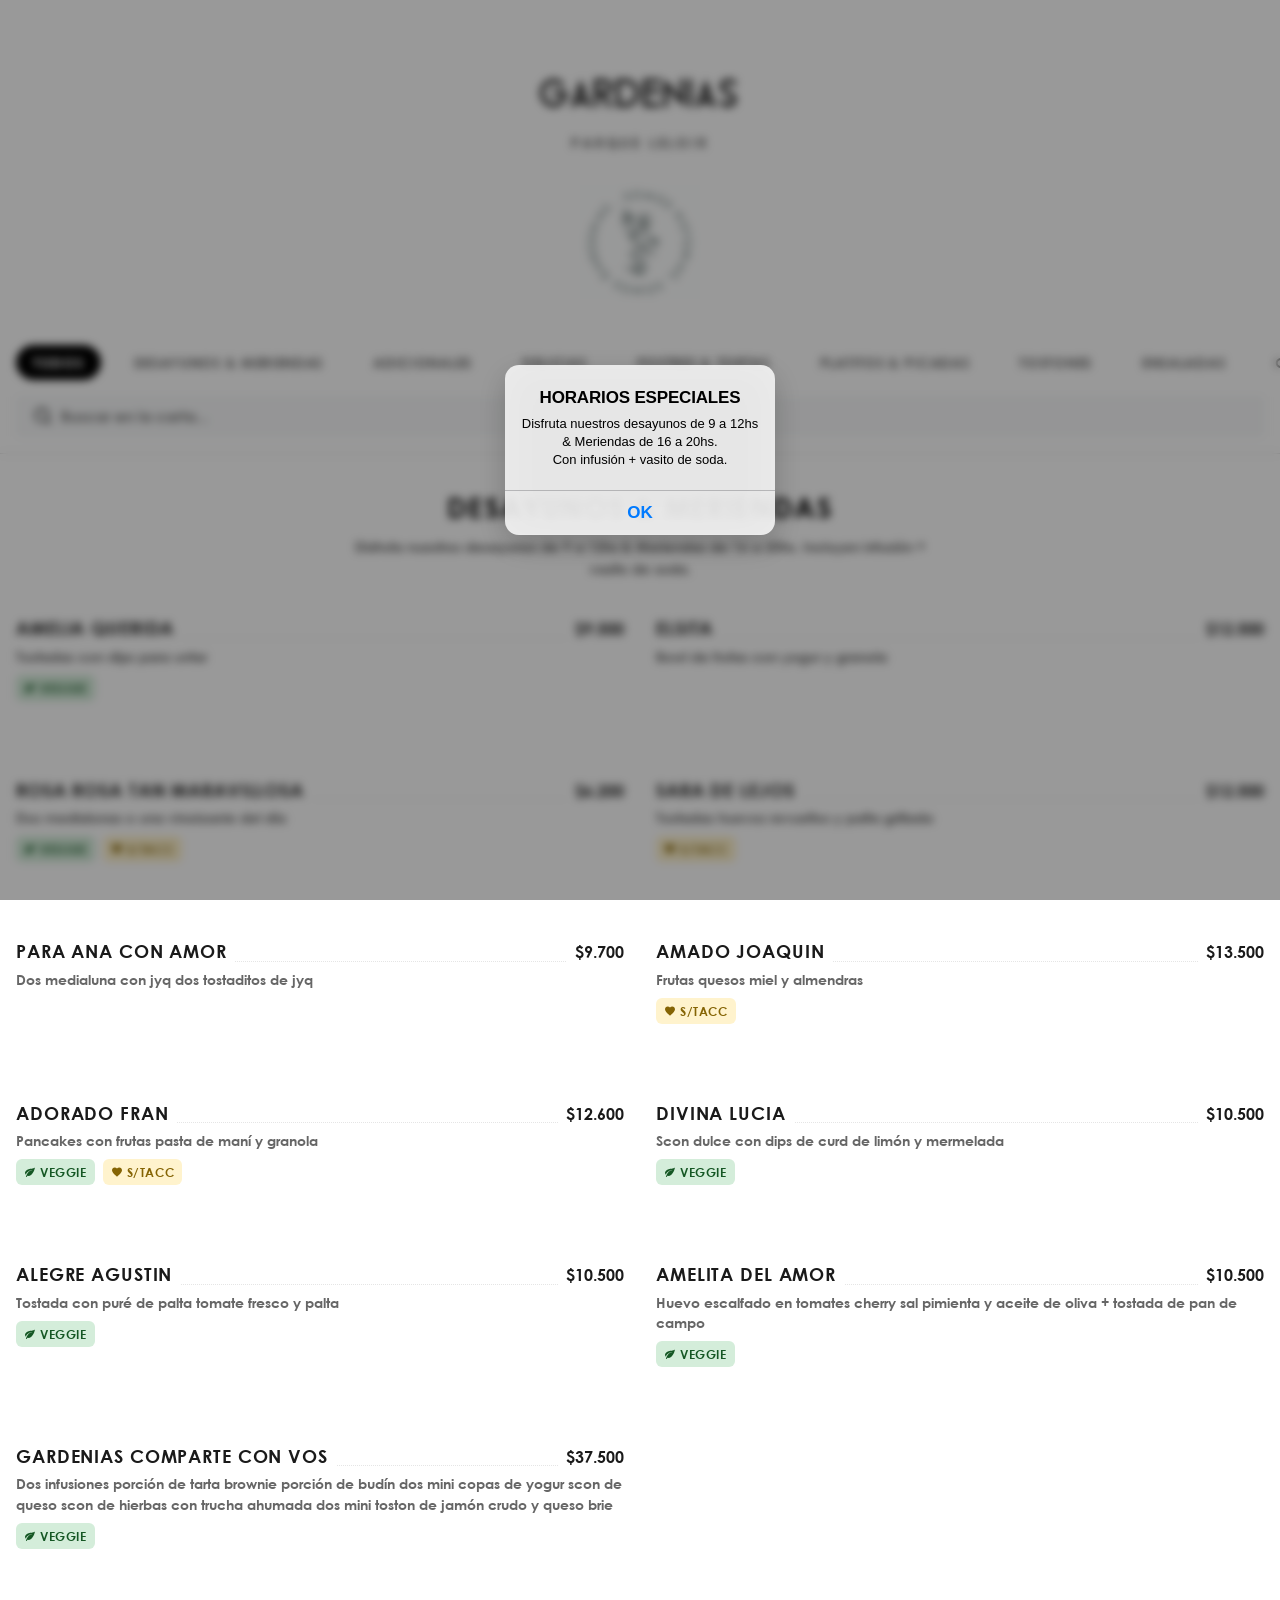
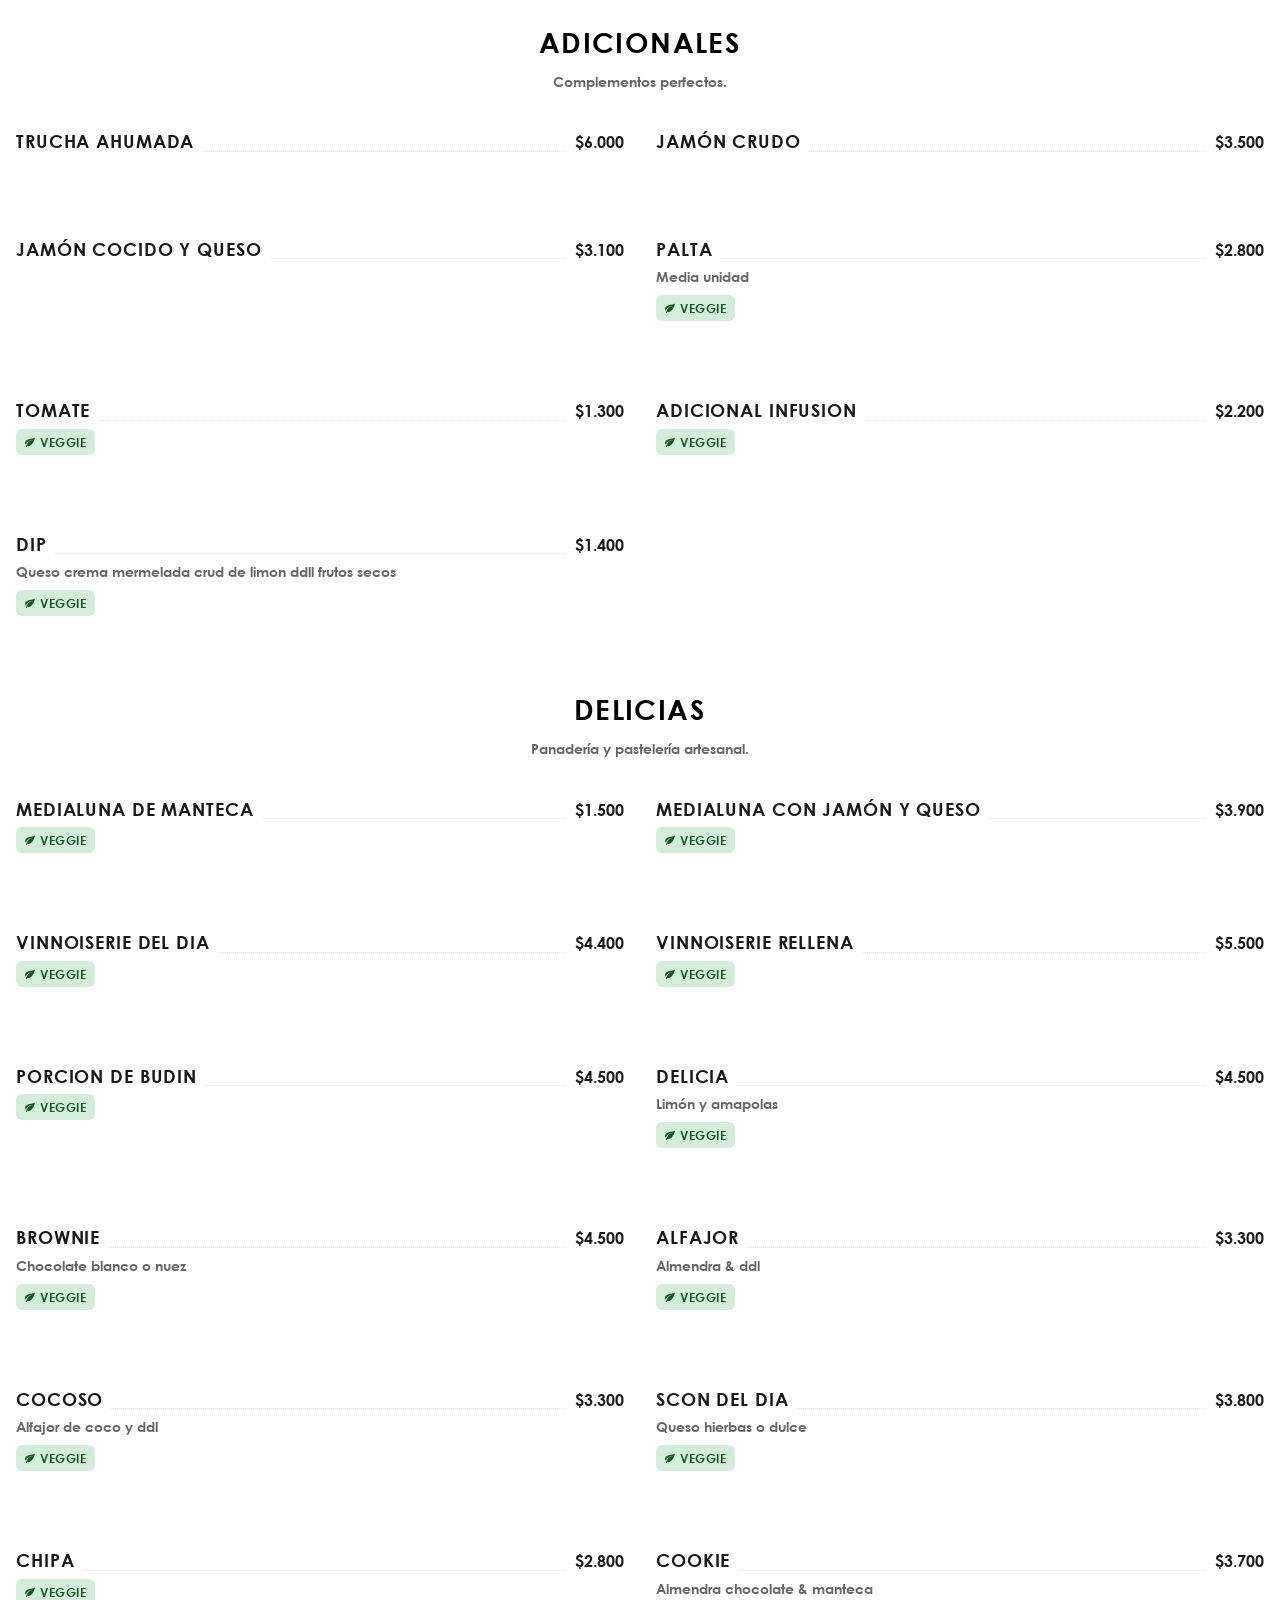
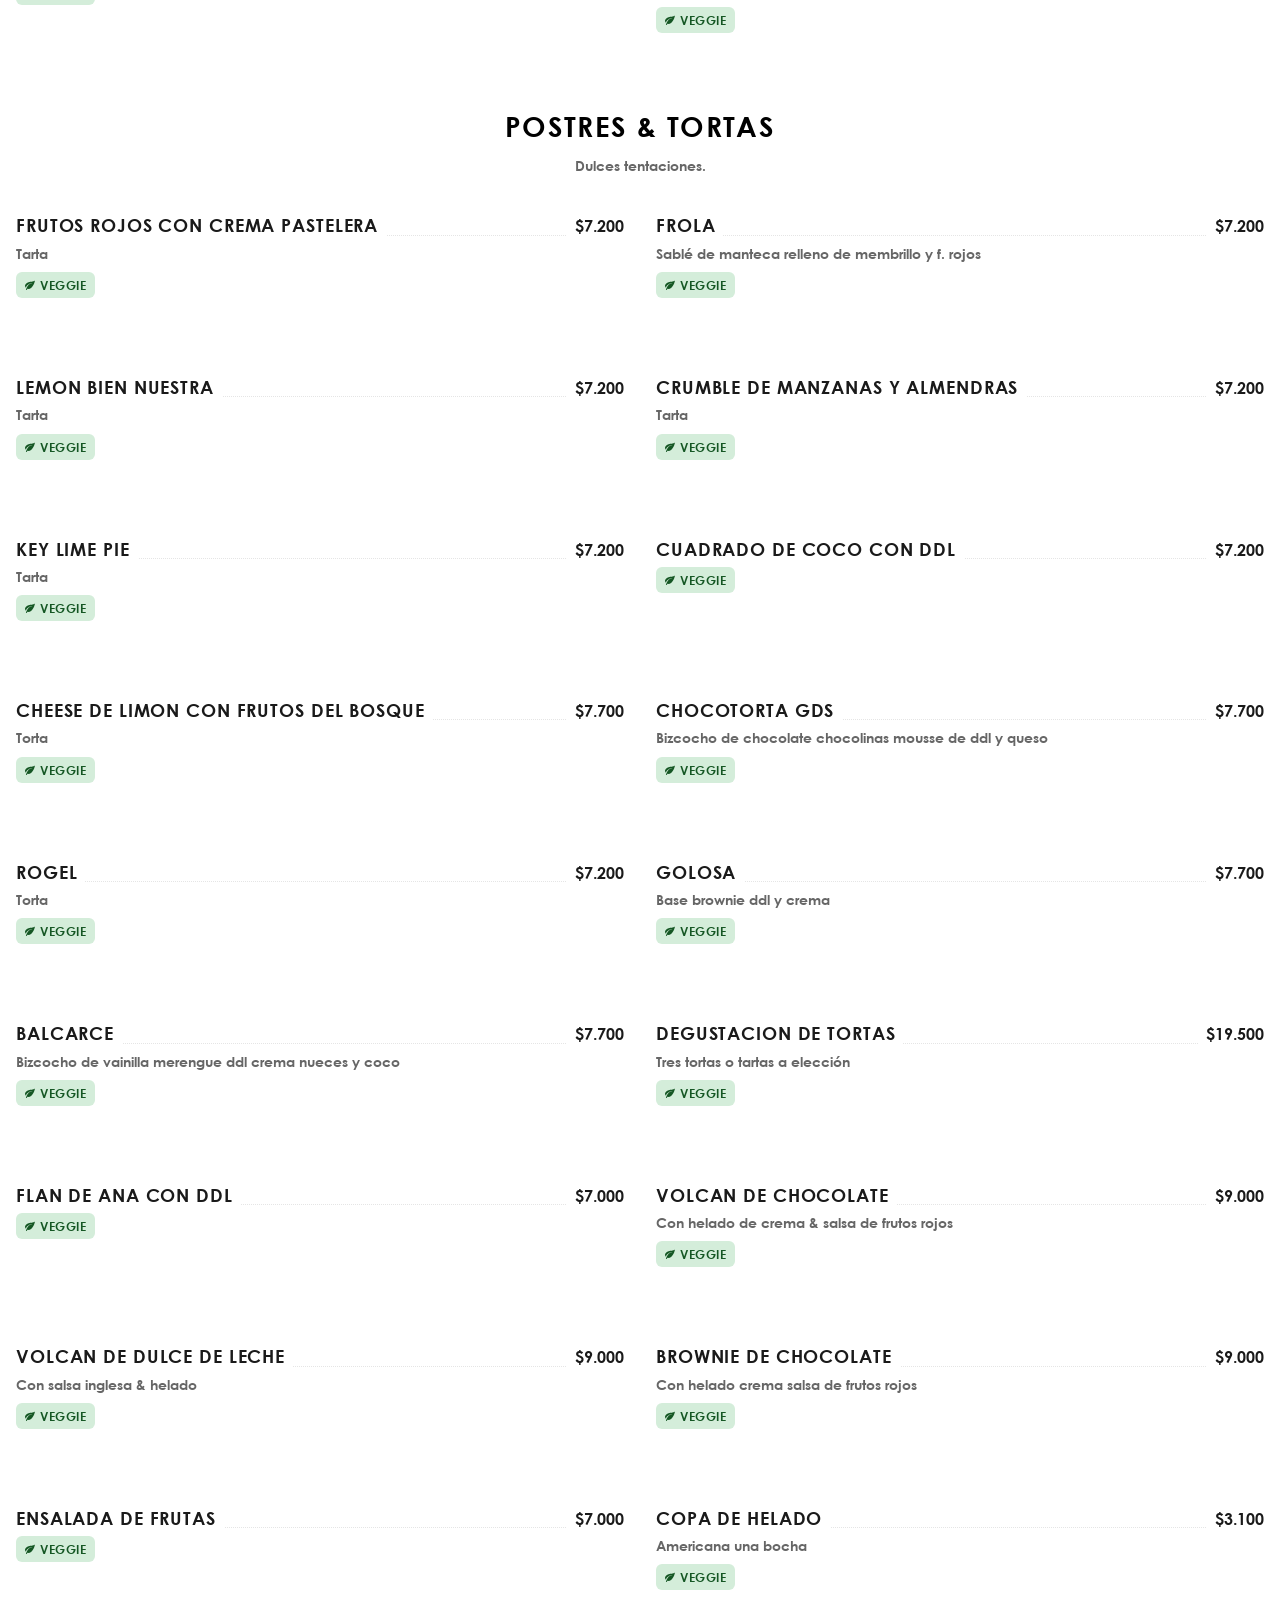
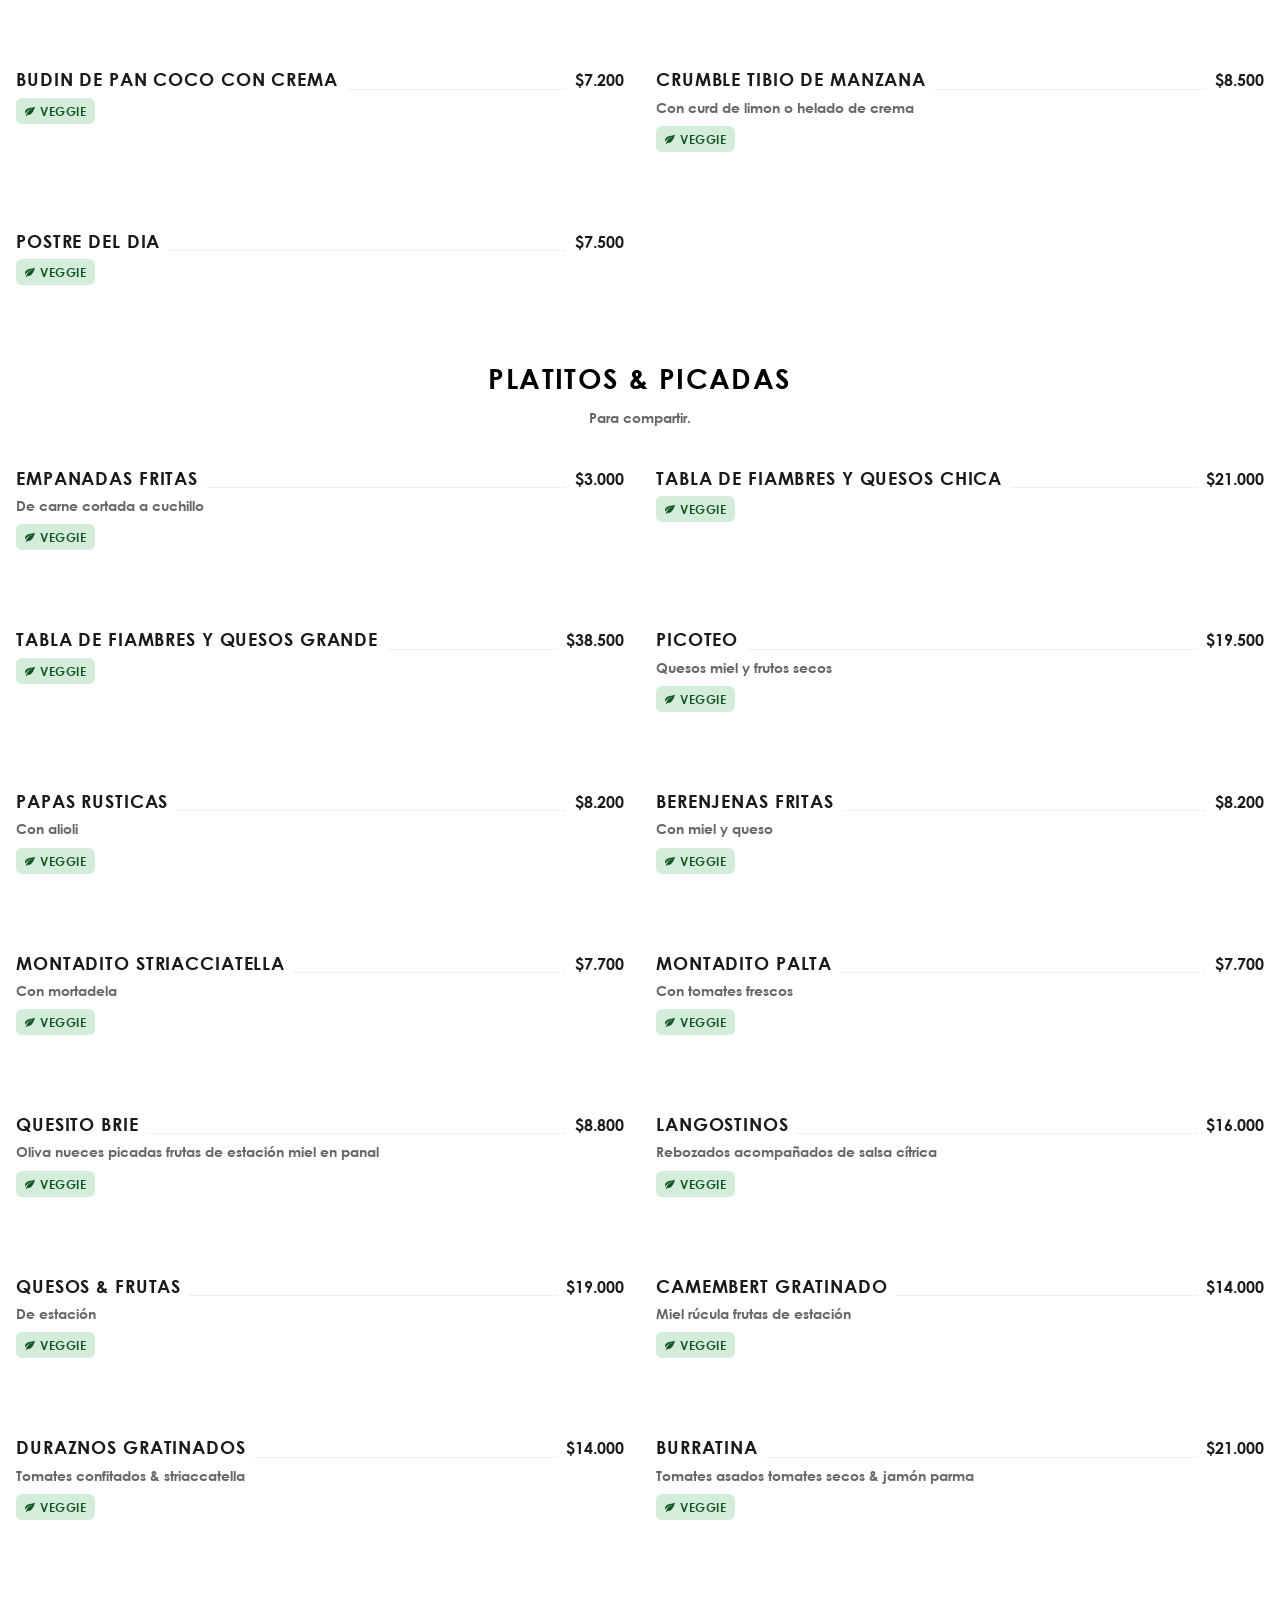
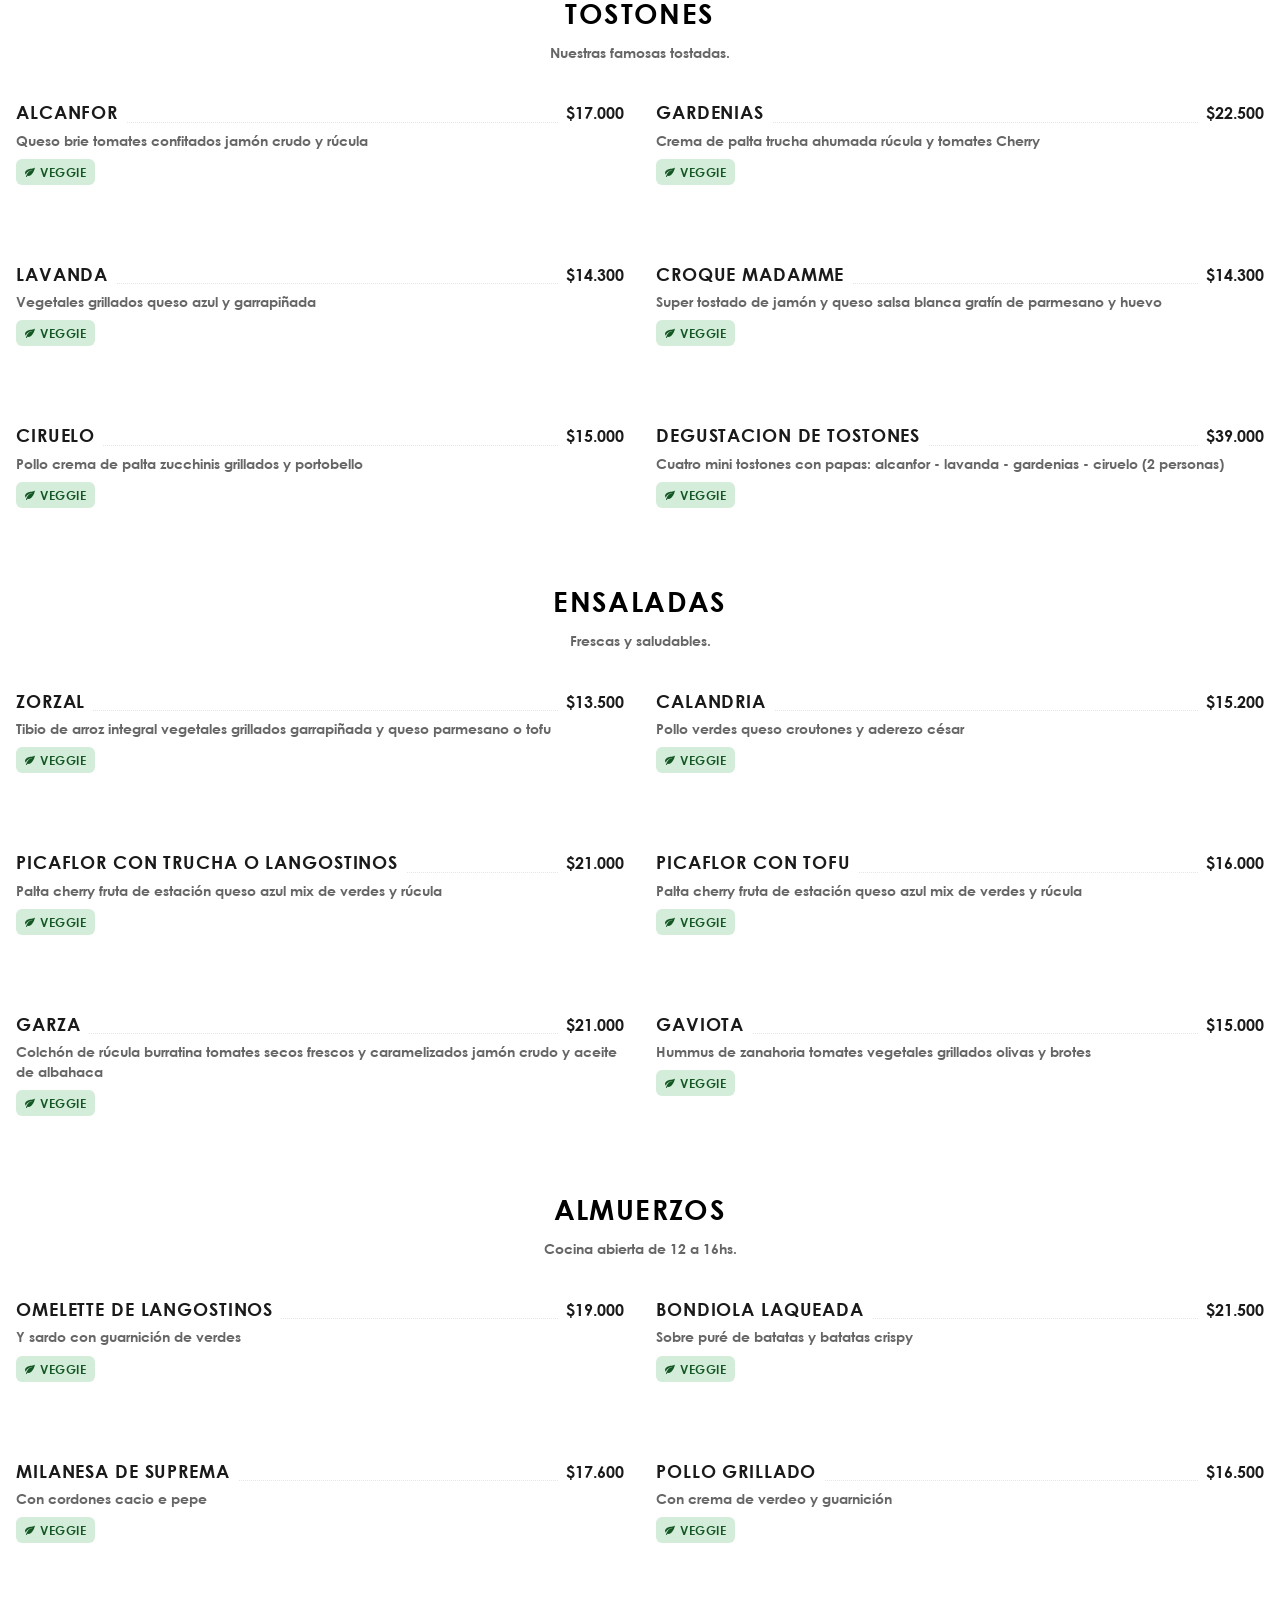
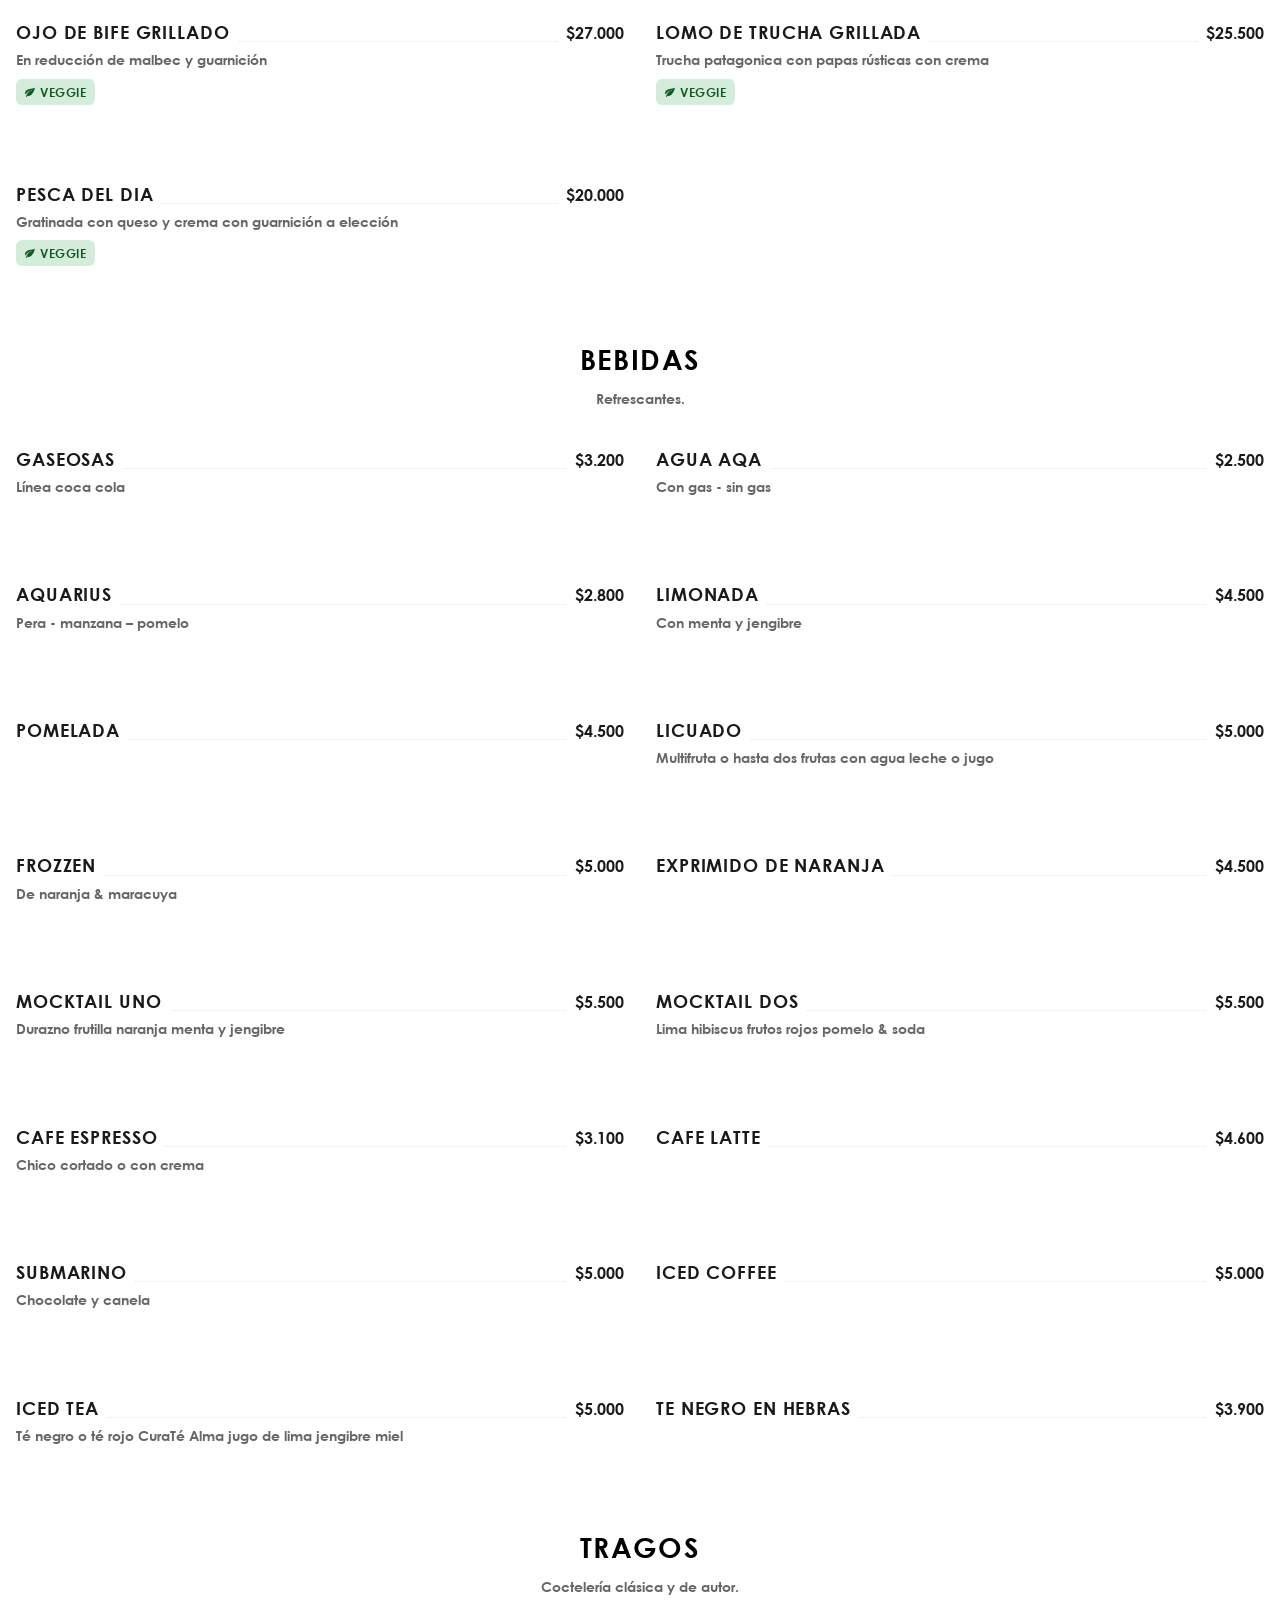
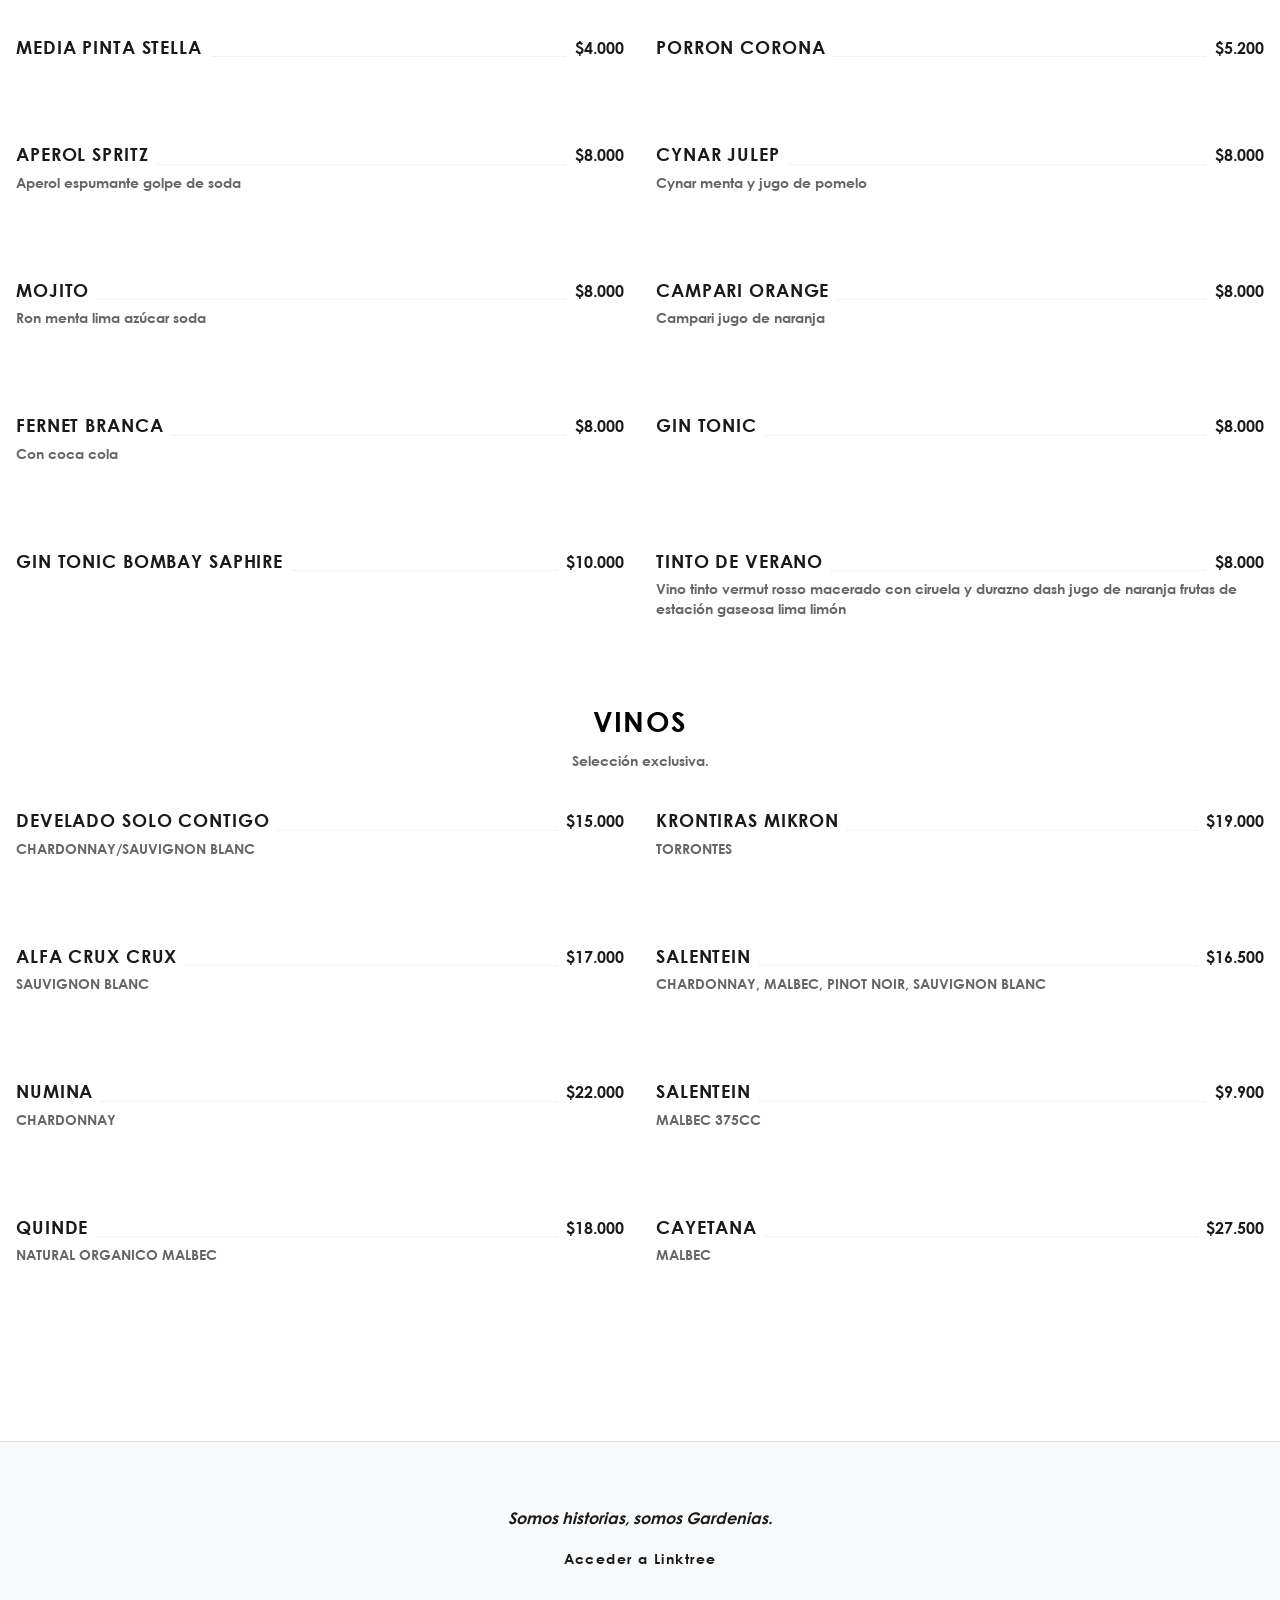
==== commit 43cdc3b2: "Modificaciones en HTML y footer" ====
--- a/index.html
+++ b/index.html
@@ -8,7 +8,7 @@
     <meta name="theme-color" content="#ffffff">
     <title>Gardenias | Menú</title>
 
-    <!-- Fonts: Local fonts are used (BlissfulThinking, CenturyGothic) -->
+    <!-- Fuentes: Fuentes locales usadas (BlissfulThinking, CenturyGothic) -->
 
     <link rel="stylesheet" href="styles.css">
 </head>
@@ -27,7 +27,7 @@
     <div class="sticky-nav-container">
         <nav class="category-nav">
             <ul class="category-list" id="categoryList">
-                <!-- Categories injected by JS -->
+                <!-- Categorias insertadas por JS -->
             </ul>
         </nav>
         <div class="search-container">
@@ -43,13 +43,13 @@
     </div>
 
     <main class="menu-content" id="productsContainer">
-        <!-- Products injected by JS -->
+        <!-- Productos insertados por JS -->
     </main>
 
     <footer class="main-footer">
         <p>Somos historias, somos Gardenias.</p>
         <div class="social-links">
-            <a href="#" aria-label="Instagram">IG</a>
+            <a href="https://linktr.ee/Gardeniasdelimarket" aria-label="Linktree">Acceder a Linktree</a>
         </div>
     </footer>
 
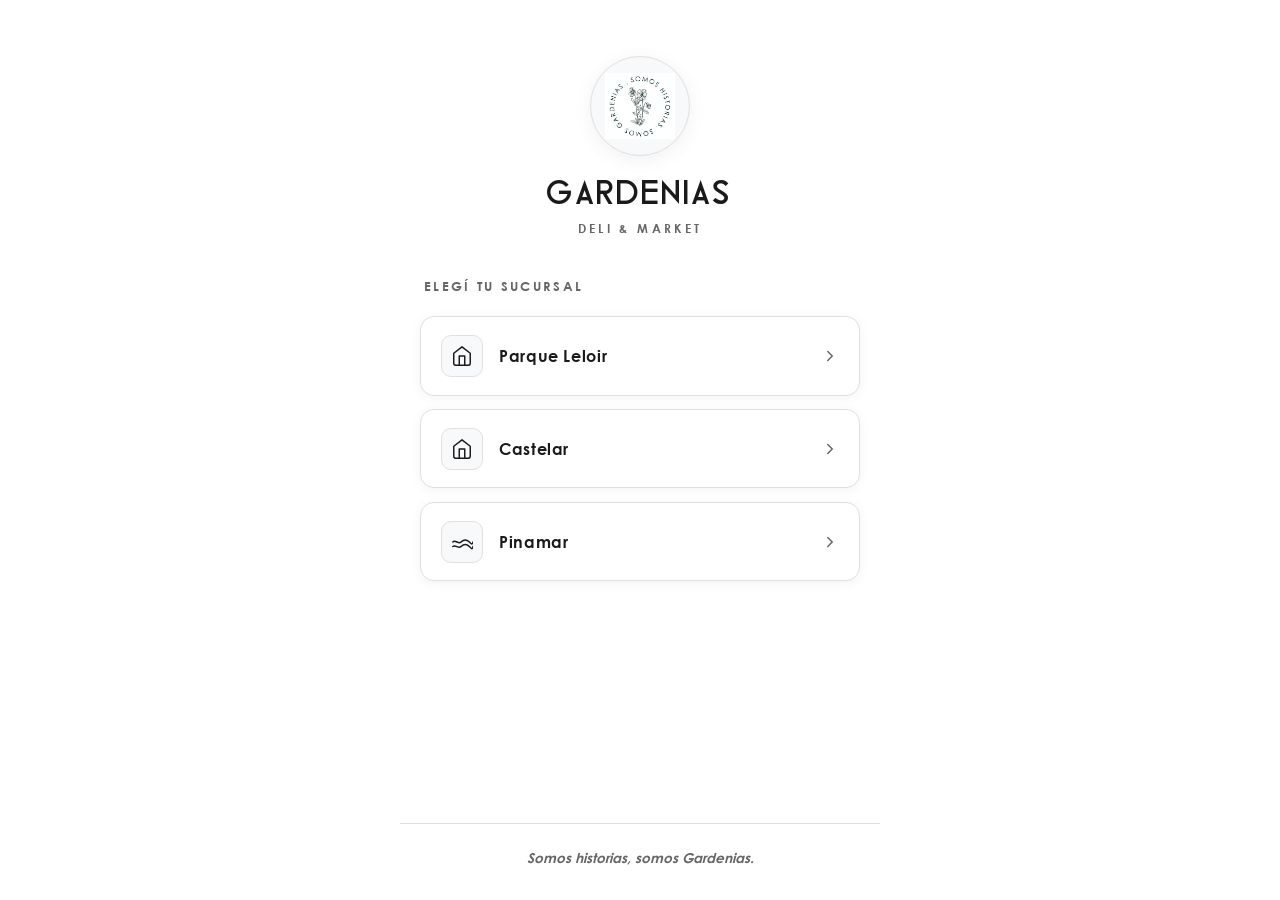
==== commit 97f75c32: "Landing agregado, con db independiente por sucursal" ====
--- a/index.html
+++ b/index.html
@@ -4,68 +4,88 @@
 <head>
     <meta charset="UTF-8">
     <meta name="viewport" content="width=device-width, initial-scale=1.0, maximum-scale=1.0, user-scalable=no">
-    <meta name="description" content="Menú digital de Gardenias - Experiencia gastronómica en Parque Leloir.">
+    <meta name="description" content="Gardenias Deli & Market — Seleccioná tu sucursal para acceder al menú digital.">
     <meta name="theme-color" content="#ffffff">
-    <title>Gardenias | Menú</title>
-
-    <!-- Fuentes: Fuentes locales usadas (BlissfulThinking, CenturyGothic) -->
+    <title>Gardenias | Elegí tu sucursal</title>
 
     <link rel="stylesheet" href="styles.css">
+    <link rel="stylesheet" href="landing.css">
 </head>
 
-<body>
-    <header class="main-header">
-        <div class="logo-container">
-            <h1 class="brand-name">GARDENIAS</h1>
-            <p class="brand-location">PARQUE LELOIR</p>
-        </div>
-        <div class="header-decoration">
-            <img src="src/img/logo-floral.png" alt="Gardenias Floral Logo" class="floral-icon">
-        </div>
-    </header>
+<body class="landing-body">
 
-    <div class="sticky-nav-container">
-        <nav class="category-nav">
-            <ul class="category-list" id="categoryList">
-                <!-- Categorias insertadas por JS -->
-            </ul>
-        </nav>
-        <div class="search-container">
-            <div class="search-bar">
-                <svg width="20" height="20" viewBox="0 0 24 24" fill="none" stroke="currentColor" stroke-width="2"
-                    stroke-linecap="round" stroke-linejoin="round">
-                    <circle cx="11" cy="11" r="8"></circle>
-                    <line x1="21" y1="21" x2="16.65" y2="16.65"></line>
-                </svg>
-                <input type="text" id="searchInput" placeholder="Buscar en la carta...">
+    <div class="landing-wrapper">
+
+        <!-- Header / Branding -->
+        <header class="landing-header">
+            <div class="landing-logo-wrap">
+                <img src="src/img/logo-floral.png" alt="Gardenias logo" class="landing-logo">
             </div>
-        </div>
+            <h1 class="landing-brand">GARDENIAS</h1>
+            <p class="landing-subtitle">DELI &amp; MARKET</p>
+        </header>
+
+        <!-- Branch Selection -->
+        <main class="landing-main">
+            <p class="landing-prompt">Elegí tu sucursal</p>
+
+            <div class="branch-list">
+
+                <a id="btn-leloir" href="menu.html?sucursal=leloir" class="branch-card">
+                    <div class="branch-icon">
+                        <svg width="22" height="22" viewBox="0 0 24 24" fill="none" stroke="currentColor" stroke-width="1.6" stroke-linecap="round" stroke-linejoin="round">
+                            <path d="M3 9l9-7 9 7v11a2 2 0 0 1-2 2H5a2 2 0 0 1-2-2z"></path>
+                            <polyline points="9 22 9 12 15 12 15 22"></polyline>
+                        </svg>
+                    </div>
+                    <span class="branch-name">Parque Leloir</span>
+                    <svg class="branch-arrow" width="18" height="18" viewBox="0 0 24 24" fill="none" stroke="currentColor" stroke-width="2" stroke-linecap="round" stroke-linejoin="round">
+                        <polyline points="9 18 15 12 9 6"></polyline>
+                    </svg>
+                </a>
+
+                <a id="btn-castelar" href="menu.html?sucursal=castelar" class="branch-card">
+                    <div class="branch-icon">
+                        <svg width="22" height="22" viewBox="0 0 24 24" fill="none" stroke="currentColor" stroke-width="1.6" stroke-linecap="round" stroke-linejoin="round">
+                            <path d="M3 9l9-7 9 7v11a2 2 0 0 1-2 2H5a2 2 0 0 1-2-2z"></path>
+                            <polyline points="9 22 9 12 15 12 15 22"></polyline>
+                        </svg>
+                    </div>
+                    <span class="branch-name">Castelar</span>
+                    <svg class="branch-arrow" width="18" height="18" viewBox="0 0 24 24" fill="none" stroke="currentColor" stroke-width="2" stroke-linecap="round" stroke-linejoin="round">
+                        <polyline points="9 18 15 12 9 6"></polyline>
+                    </svg>
+                </a>
+
+                <a id="btn-pinamar" href="menu.html?sucursal=pinamar" class="branch-card">
+                    <div class="branch-icon">
+                        <svg width="22" height="22" viewBox="0 0 24 24" fill="none" stroke="currentColor" stroke-width="1.6" stroke-linecap="round" stroke-linejoin="round">
+                            <!-- wave icon for Pinamar (beach) -->
+                            <path d="M2 12 C5 9, 8 15, 11 12 S17 9, 20 12 S23 15, 24 12"></path>
+                            <path d="M2 17 C5 14, 8 20, 11 17 S17 14, 20 17 S23 20, 24 17"></path>
+                        </svg>
+                    </div>
+                    <span class="branch-name">Pinamar</span>
+                    <svg class="branch-arrow" width="18" height="18" viewBox="0 0 24 24" fill="none" stroke="currentColor" stroke-width="2" stroke-linecap="round" stroke-linejoin="round">
+                        <polyline points="9 18 15 12 9 6"></polyline>
+                    </svg>
+                </a>
+
+            </div>
+        </main>
+
+        <footer class="landing-footer">
+            <p>Somos historias, somos Gardenias.</p>
+        </footer>
+
     </div>
 
-    <main class="menu-content" id="productsContainer">
-        <!-- Productos insertados por JS -->
-    </main>
-
-    <footer class="main-footer">
-        <p>Somos historias, somos Gardenias.</p>
-        <div class="social-links">
-            <a href="https://linktr.ee/Gardeniasdelimarket" aria-label="Linktree">Acceder a Linktree</a>
-        </div>
-    </footer>
-
-
-    <div id="iosOverlay" class="ios-overlay hidden">
-        <div class="ios-alert">
-            <div class="ios-alert-content">
-                <h3>Horarios Especiales</h3>
-                <p>Disfruta nuestros desayunos de 9 a 12hs & Meriendas de 16 a 20hs. <br> Con infusión + vasito de soda.
-                </p>
-            </div>
-            <button id="closePopup" class="ios-alert-btn">OK</button>
-        </div>
-    </div>
-
-    <script src="script.js"></script>
+    <script>
+        // Animate cards on load
+        document.querySelectorAll('.branch-card').forEach((card, i) => {
+            card.style.animationDelay = `${0.1 + i * 0.12}s`;
+        });
+    </script>
 </body>
 
-</html>+</html>
--- a/styles.css
+++ b/styles.css
@@ -75,6 +75,33 @@
     text-align: center;
     padding: var(--space-xl) var(--space-md) var(--space-lg);
     background-color: var(--color-bg);
+    position: relative;
+}
+
+/* Back to landing link */
+.back-to-landing {
+    position: absolute;
+    top: 1.25rem;
+    left: 1rem;
+    display: inline-flex;
+    align-items: center;
+    gap: 0.3rem;
+    font-family: var(--font-body);
+    font-size: 0.78rem;
+    letter-spacing: 0.06em;
+    text-transform: uppercase;
+    color: var(--color-text-light);
+    text-decoration: none;
+    padding: 0.35rem 0.65rem;
+    border-radius: 20px;
+    border: 1px solid var(--color-border);
+    transition: color 0.2s ease, border-color 0.2s ease, background 0.2s ease;
+}
+
+.back-to-landing:hover {
+    color: var(--color-text);
+    border-color: var(--color-text-light);
+    background-color: var(--color-bg-alt);
 }
 
 .brand-name {
--- a/landing.css
+++ b/landing.css
@@ -0,0 +1,178 @@
+/* =============================================
+   LANDING PAGE — Gardenias Sucursales
+   ============================================= */
+
+.landing-body {
+    min-height: 100vh;
+    background-color: var(--color-bg);
+    display: flex;
+    align-items: stretch;
+    justify-content: center;
+}
+
+.landing-wrapper {
+    width: 100%;
+    max-width: 480px;
+    min-height: 100vh;
+    display: flex;
+    flex-direction: column;
+    padding: 0 0 env(safe-area-inset-bottom, 0);
+}
+
+/* ---- Header ---- */
+.landing-header {
+    display: flex;
+    flex-direction: column;
+    align-items: center;
+    padding: 3.5rem 1.5rem 2rem;
+    gap: 0.5rem;
+}
+
+.landing-logo-wrap {
+    width: 100px;
+    height: 100px;
+    border-radius: 50%;
+    background-color: var(--color-bg-alt);
+    border: 1px solid var(--color-border);
+    display: flex;
+    align-items: center;
+    justify-content: center;
+    margin-bottom: 0.75rem;
+    box-shadow: 0 4px 20px rgba(0,0,0,0.06);
+}
+
+.landing-logo {
+    width: 70px;
+    height: auto;
+    object-fit: contain;
+}
+
+.landing-brand {
+    font-family: 'BlissfulThinking', sans-serif;
+    font-size: 2.2rem;
+    font-weight: normal;
+    letter-spacing: 0.08em;
+    color: var(--color-text);
+    line-height: 1;
+}
+
+.landing-subtitle {
+    font-family: var(--font-body);
+    font-size: 0.75rem;
+    letter-spacing: 0.28em;
+    text-transform: uppercase;
+    color: var(--color-text-light);
+}
+
+/* ---- Main / Prompt ---- */
+.landing-main {
+    flex: 1;
+    padding: 0.5rem 1.25rem 2rem;
+}
+
+.landing-prompt {
+    font-family: var(--font-body);
+    font-size: 0.8rem;
+    letter-spacing: 0.18em;
+    text-transform: uppercase;
+    color: var(--color-text-light);
+    margin-bottom: 1.25rem;
+    padding-left: 0.25rem;
+}
+
+/* ---- Branch Cards ---- */
+.branch-list {
+    display: flex;
+    flex-direction: column;
+    gap: 0.85rem;
+}
+
+.branch-card {
+    display: flex;
+    align-items: center;
+    gap: 1rem;
+    padding: 1.1rem 1.25rem;
+    background-color: #ffffff;
+    border: 1px solid var(--color-border);
+    border-radius: 14px;
+    text-decoration: none;
+    color: var(--color-text);
+    box-shadow: 0 2px 12px rgba(0,0,0,0.05);
+    transition: box-shadow 0.25s ease, transform 0.2s ease, border-color 0.25s ease;
+
+    /* Entrance animation */
+    opacity: 0;
+    animation: slideUp 0.45s ease forwards;
+}
+
+.branch-card:hover,
+.branch-card:focus-visible {
+    box-shadow: 0 6px 24px rgba(0,0,0,0.10);
+    border-color: #b0b0b0;
+    transform: translateY(-2px);
+    outline: none;
+}
+
+.branch-card:active {
+    transform: scale(0.98) translateY(0);
+    box-shadow: 0 2px 8px rgba(0,0,0,0.06);
+}
+
+.branch-icon {
+    width: 42px;
+    height: 42px;
+    border-radius: 10px;
+    background-color: var(--color-bg-alt);
+    display: flex;
+    align-items: center;
+    justify-content: center;
+    flex-shrink: 0;
+    color: var(--color-text);
+    border: 1px solid var(--color-border);
+}
+
+.branch-name {
+    flex: 1;
+    font-family: var(--font-body);
+    font-size: 1rem;
+    font-weight: 300;
+    letter-spacing: 0.04em;
+    color: var(--color-text);
+}
+
+.branch-arrow {
+    color: var(--color-text-light);
+    flex-shrink: 0;
+    transition: transform 0.2s ease, color 0.2s ease;
+}
+
+.branch-card:hover .branch-arrow {
+    transform: translateX(3px);
+    color: var(--color-text);
+}
+
+/* ---- Footer ---- */
+.landing-footer {
+    text-align: center;
+    padding: 1.5rem 1rem 2rem;
+    border-top: 1px solid var(--color-border);
+}
+
+.landing-footer p {
+    font-family: var(--font-heading);
+    font-style: italic;
+    font-size: 0.85rem;
+    color: var(--color-text-light);
+}
+
+/* ---- Keyframes ---- */
+@keyframes slideUp {
+    from {
+        opacity: 0;
+        transform: translateY(18px);
+    }
+    to {
+        opacity: 1;
+        transform: translateY(0);
+    }
+}
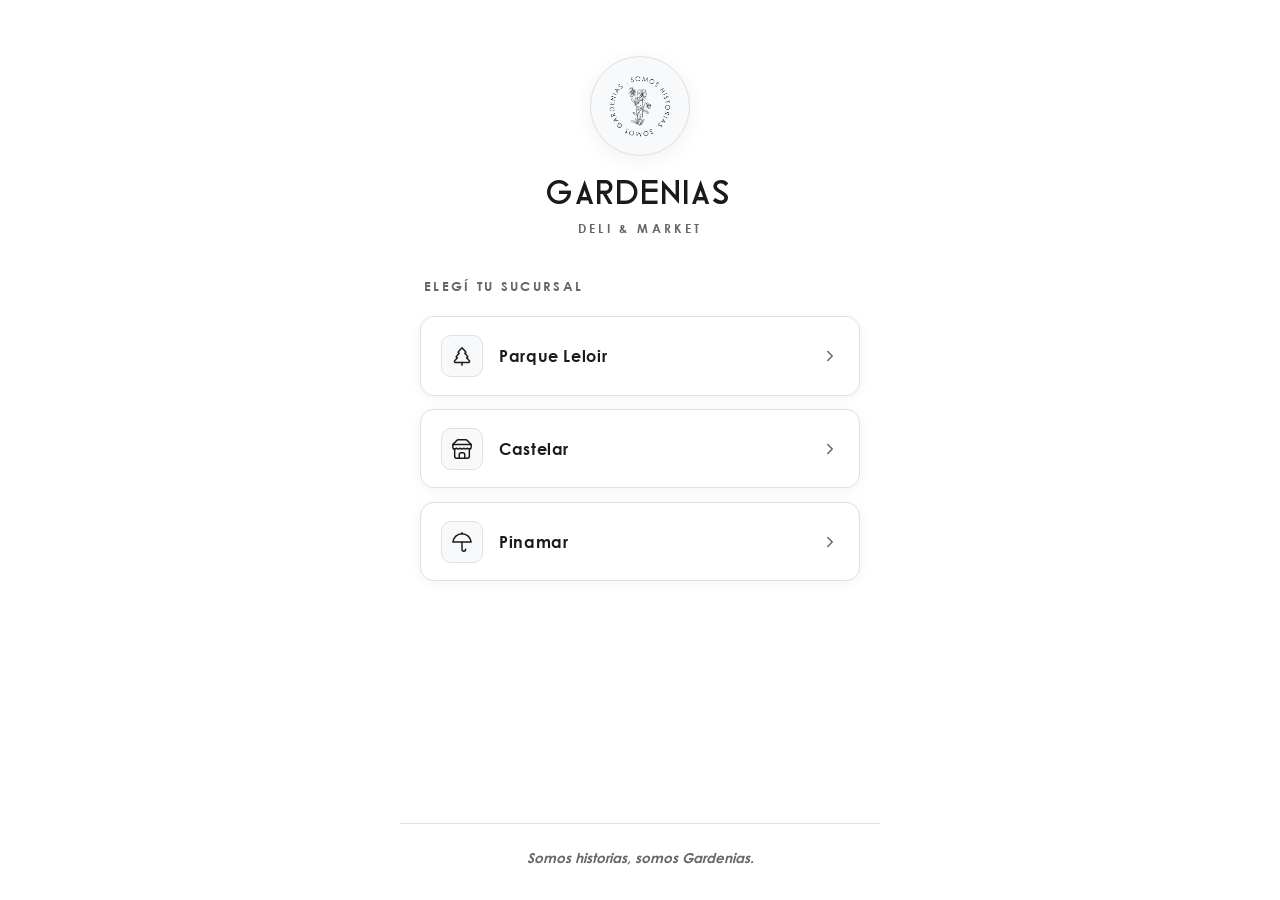
==== commit 6dda5f01: "Agregado MS Clarity y nuevos iconos landing" ====
--- a/index.html
+++ b/index.html
@@ -10,6 +10,13 @@
 
     <link rel="stylesheet" href="styles.css">
     <link rel="stylesheet" href="landing.css">
+    <script type="text/javascript">
+        (function (c, l, a, r, i, t, y) {
+            c[a] = c[a] || function () { (c[a].q = c[a].q || []).push(arguments) };
+            t = l.createElement(r); t.async = 1; t.src = "https://www.clarity.ms/tag/" + i;
+            y = l.getElementsByTagName(r)[0]; y.parentNode.insertBefore(t, y);
+        })(window, document, "clarity", "script", "wd35n8o541");
+    </script>
 </head>
 
 <body class="landing-body">
@@ -19,7 +26,7 @@
         <!-- Header / Branding -->
         <header class="landing-header">
             <div class="landing-logo-wrap">
-                <img src="src/img/logo-floral.png" alt="Gardenias logo" class="landing-logo">
+                <img src="src/img/logo-floral-nobackground.png" alt="Gardenias logo" class="landing-logo">
             </div>
             <h1 class="landing-brand">GARDENIAS</h1>
             <p class="landing-subtitle">DELI &amp; MARKET</p>
@@ -33,40 +40,53 @@
 
                 <a id="btn-leloir" href="menu.html?sucursal=leloir" class="branch-card">
                     <div class="branch-icon">
-                        <svg width="22" height="22" viewBox="0 0 24 24" fill="none" stroke="currentColor" stroke-width="1.6" stroke-linecap="round" stroke-linejoin="round">
-                            <path d="M3 9l9-7 9 7v11a2 2 0 0 1-2 2H5a2 2 0 0 1-2-2z"></path>
-                            <polyline points="9 22 9 12 15 12 15 22"></polyline>
+                        <svg width="22" height="22" viewBox="0 0 24 24" fill="none" stroke="currentColor"
+                            stroke-width="1.6" stroke-linecap="round" stroke-linejoin="round">
+                            <path
+                                d="m17 14 3 3.3a1 1 0 0 1-.7 1.7H4.7a1 1 0 0 1-.7-1.7L7 14h-.3a1 1 0 0 1-.7-1.7L9 9h-.2a1 1 0 0 1-.8-1.7L12 3l4 4.3a1 1 0 0 1-.8 1.7H15l3 3.3a1 1 0 0 1-.7 1.7H17Z">
+                            </path>
+                            <path d="M12 22v-3"></path>
                         </svg>
                     </div>
                     <span class="branch-name">Parque Leloir</span>
-                    <svg class="branch-arrow" width="18" height="18" viewBox="0 0 24 24" fill="none" stroke="currentColor" stroke-width="2" stroke-linecap="round" stroke-linejoin="round">
+                    <svg class="branch-arrow" width="18" height="18" viewBox="0 0 24 24" fill="none"
+                        stroke="currentColor" stroke-width="2" stroke-linecap="round" stroke-linejoin="round">
                         <polyline points="9 18 15 12 9 6"></polyline>
                     </svg>
                 </a>
 
                 <a id="btn-castelar" href="menu.html?sucursal=castelar" class="branch-card">
                     <div class="branch-icon">
-                        <svg width="22" height="22" viewBox="0 0 24 24" fill="none" stroke="currentColor" stroke-width="1.6" stroke-linecap="round" stroke-linejoin="round">
-                            <path d="M3 9l9-7 9 7v11a2 2 0 0 1-2 2H5a2 2 0 0 1-2-2z"></path>
-                            <polyline points="9 22 9 12 15 12 15 22"></polyline>
+                        <svg width="22" height="22" viewBox="0 0 24 24" fill="none" stroke="currentColor"
+                            stroke-width="1.6" stroke-linecap="round" stroke-linejoin="round">
+                            <path d="m2 7 4.41-4.41A2 2 0 0 1 7.83 2h8.34a2 2 0 0 1 1.42.59L22 7"></path>
+                            <path d="M4 12v8a2 2 0 0 0 2 2h12a2 2 0 0 0 2-2v-8"></path>
+                            <path d="M15 22v-4a2 2 0 0 0-2-2h-2a2 2 0 0 0-2 2v4"></path>
+                            <path d="M2 7h20"></path>
+                            <path
+                                d="M22 7v3a2 2 0 0 1-2 2v0a2.7 2.7 0 0 1-1.59-.63.7.7 0 0 0-.82 0A2.7 2.7 0 0 1 16 12a2.7 2.7 0 0 1-1.59-.63.7.7 0 0 0-.82 0A2.7 2.7 0 0 1 12 12a2.7 2.7 0 0 1-1.59-.63.7.7 0 0 0-.82 0A2.7 2.7 0 0 1 8 12a2.7 2.7 0 0 1-1.59-.63.7.7 0 0 0-.82 0A2.7 2.7 0 0 1 4 12v0a2 2 0 0 1-2-2V7">
+                            </path>
                         </svg>
                     </div>
                     <span class="branch-name">Castelar</span>
-                    <svg class="branch-arrow" width="18" height="18" viewBox="0 0 24 24" fill="none" stroke="currentColor" stroke-width="2" stroke-linecap="round" stroke-linejoin="round">
+                    <svg class="branch-arrow" width="18" height="18" viewBox="0 0 24 24" fill="none"
+                        stroke="currentColor" stroke-width="2" stroke-linecap="round" stroke-linejoin="round">
                         <polyline points="9 18 15 12 9 6"></polyline>
                     </svg>
                 </a>
 
                 <a id="btn-pinamar" href="menu.html?sucursal=pinamar" class="branch-card">
                     <div class="branch-icon">
-                        <svg width="22" height="22" viewBox="0 0 24 24" fill="none" stroke="currentColor" stroke-width="1.6" stroke-linecap="round" stroke-linejoin="round">
-                            <!-- wave icon for Pinamar (beach) -->
-                            <path d="M2 12 C5 9, 8 15, 11 12 S17 9, 20 12 S23 15, 24 12"></path>
-                            <path d="M2 17 C5 14, 8 20, 11 17 S17 14, 20 17 S23 20, 24 17"></path>
+                        <svg width="22" height="22" viewBox="0 0 24 24" fill="none" stroke="currentColor"
+                            stroke-width="1.6" stroke-linecap="round" stroke-linejoin="round">
+                            <path d="M22 12a10.06 10.06 10 0 0-20 0Z"></path>
+                            <path d="M12 12v8a2 2 0 0 0 4 0"></path>
+                            <path d="M12 2v1"></path>
                         </svg>
                     </div>
                     <span class="branch-name">Pinamar</span>
-                    <svg class="branch-arrow" width="18" height="18" viewBox="0 0 24 24" fill="none" stroke="currentColor" stroke-width="2" stroke-linecap="round" stroke-linejoin="round">
+                    <svg class="branch-arrow" width="18" height="18" viewBox="0 0 24 24" fill="none"
+                        stroke="currentColor" stroke-width="2" stroke-linecap="round" stroke-linejoin="round">
                         <polyline points="9 18 15 12 9 6"></polyline>
                     </svg>
                 </a>
@@ -88,4 +108,4 @@
     </script>
 </body>
 
-</html>
+</html>
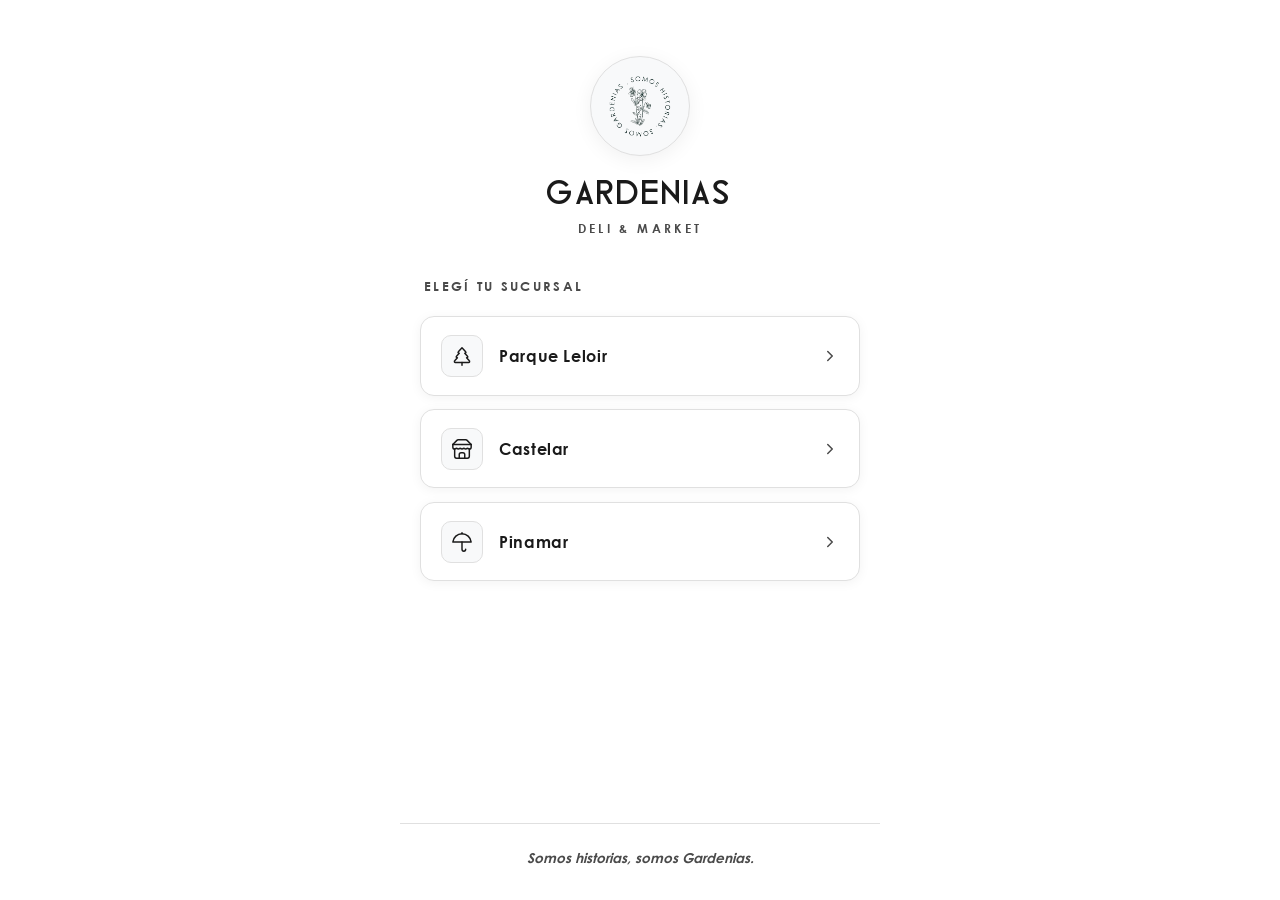
==== commit bb4d54f2: "Optimización en base a Lighthouse" ====
--- a/index.html
+++ b/index.html
@@ -3,10 +3,14 @@
 
 <head>
     <meta charset="UTF-8">
-    <meta name="viewport" content="width=device-width, initial-scale=1.0, maximum-scale=1.0, user-scalable=no">
+    <meta name="viewport" content="width=device-width, initial-scale=1.0">
     <meta name="description" content="Gardenias Deli & Market — Seleccioná tu sucursal para acceder al menú digital.">
     <meta name="theme-color" content="#ffffff">
     <title>Gardenias | Elegí tu sucursal</title>
+
+    <link rel="preload" href="src/fonts/Logo - BlissfulThinking.otf" as="font" type="font/otf" crossorigin>
+    <link rel="preload" href="src/fonts/centurygothic.ttf" as="font" type="font/ttf" crossorigin>
+    <link rel="preload" href="src/fonts/centurygothic_bold.ttf" as="font" type="font/ttf" crossorigin>
 
     <link rel="stylesheet" href="styles.css">
     <link rel="stylesheet" href="landing.css">
@@ -26,7 +30,7 @@
         <!-- Header / Branding -->
         <header class="landing-header">
             <div class="landing-logo-wrap">
-                <img src="src/img/logo-floral-nobackground.png" alt="Gardenias logo" class="landing-logo">
+                <img src="src/img/logo-floral-nobackground.png" alt="Gardenias logo" class="landing-logo" width="70" height="70" fetchpriority="high">
             </div>
             <h1 class="landing-brand">GARDENIAS</h1>
             <p class="landing-subtitle">DELI &amp; MARKET</p>
--- a/styles.css
+++ b/styles.css
@@ -2,7 +2,7 @@
     /* Colors */
     --color-bg: #ffffff;
     --color-text: #1a1a1a;
-    --color-text-light: #666666;
+    --color-text-light: #4a4a4a;
     --color-accent: #000000;
     --color-border: #e0e0e0;
     --color-bg-alt: #f8f9fa;
@@ -25,6 +25,7 @@
     src: url('src/fonts/Logo - BlissfulThinking.otf') format('opentype');
     font-weight: normal;
     font-style: normal;
+    font-display: swap;
 }
 
 font-style: normal;
@@ -35,6 +36,7 @@
     src: url('src/fonts/centurygothic.ttf') format('truetype');
     font-weight: normal;
     font-style: normal;
+    font-display: swap;
 }
 
 @font-face {
@@ -42,6 +44,7 @@
     src: url('src/fonts/centurygothic_bold.ttf') format('truetype');
     font-weight: 700;
     font-style: normal;
+    font-display: swap;
 }
 
 * {
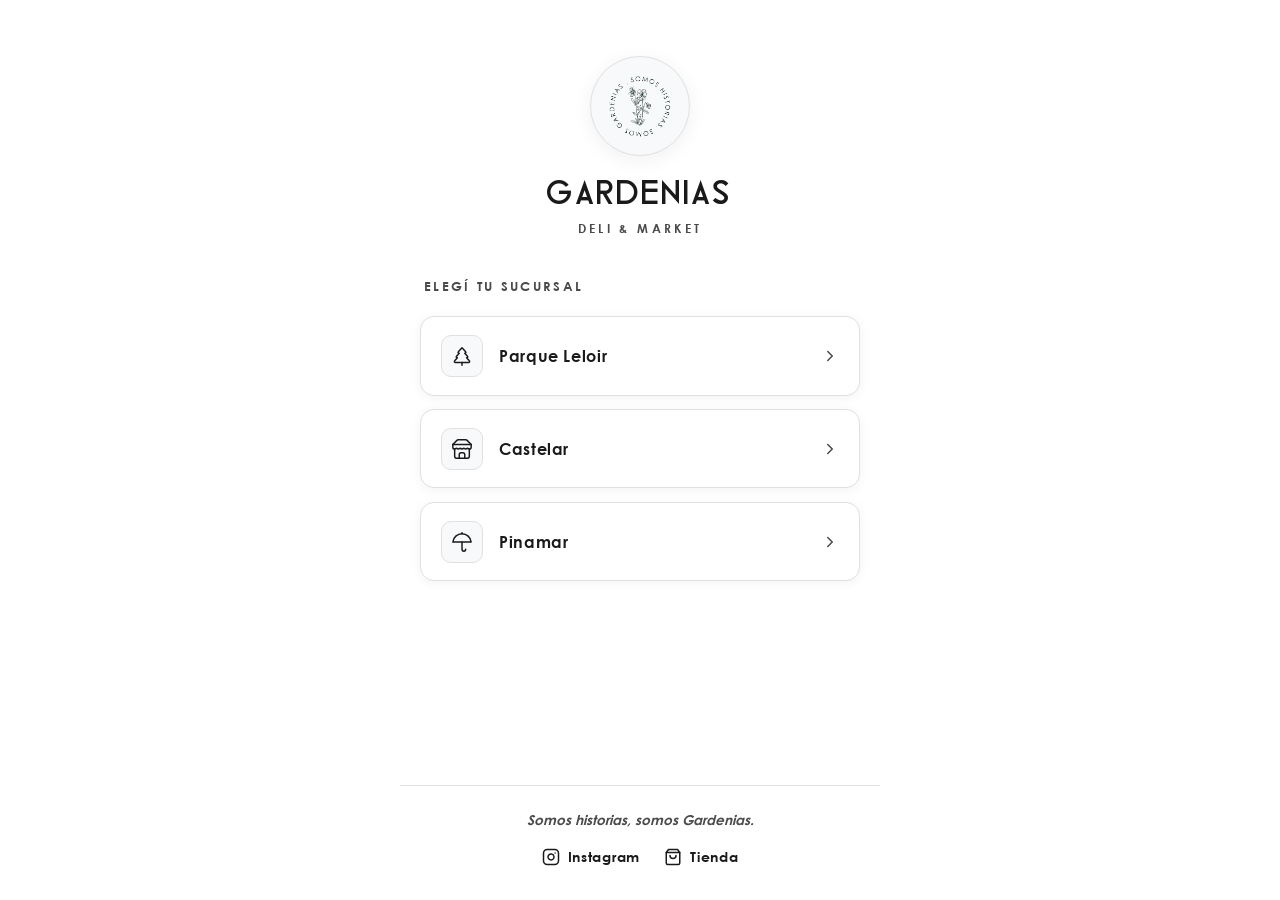
==== commit 04223e44: "Agregado links a footer" ====
--- a/index.html
+++ b/index.html
@@ -100,6 +100,16 @@
 
         <footer class="landing-footer">
             <p>Somos historias, somos Gardenias.</p>
+            <div class="social-links">
+                <a href="https://www.instagram.com/gardenias.delimarket/?hl=es" target="_blank" aria-label="Instagram">
+                    <svg viewBox="0 0 24 24" fill="none" stroke="currentColor" stroke-width="2" stroke-linecap="round" stroke-linejoin="round" width="18" height="18"><rect x="2" y="2" width="20" height="20" rx="5" ry="5"></rect><path d="M16 11.37A4 4 0 1 1 12.63 8 4 4 0 0 1 16 11.37z"></path><line x1="17.5" y1="6.5" x2="17.51" y2="6.5"></line></svg>
+                    Instagram
+                </a>
+                <a href="https://www.gardenias.ar/" target="_blank" aria-label="Tienda">
+                    <svg viewBox="0 0 24 24" fill="none" stroke="currentColor" stroke-width="2" stroke-linecap="round" stroke-linejoin="round" width="18" height="18"><path d="M6 2L3 6v14a2 2 0 0 0 2 2h14a2 2 0 0 0 2-2V6l-3-4z"></path><line x1="3" y1="6" x2="21" y2="6"></line><path d="M16 10a4 4 0 0 1-8 0"></path></svg>
+                    Tienda
+                </a>
+            </div>
         </footer>
 
     </div>
--- a/styles.css
+++ b/styles.css
@@ -387,17 +387,27 @@
     margin-bottom: var(--space-md);
 }
 
+.social-links {
+    display: flex;
+    justify-content: center;
+    align-items: center;
+    gap: 1.5rem;
+    margin-top: var(--space-md);
+}
+
 .social-links a {
+    display: flex;
+    align-items: center;
+    gap: 0.5rem;
     color: var(--color-text);
     text-decoration: none;
     font-size: 0.9rem;
-    letter-spacing: 0.1em;
-    border-bottom: 1px solid transparent;
-    transition: border-color 0.2s;
+    letter-spacing: 0.05em;
+    transition: opacity 0.2s;
 }
 
 .social-links a:hover {
-    border-color: var(--color-text);
+    opacity: 0.7;
 }
 
 /* Helper Classes */
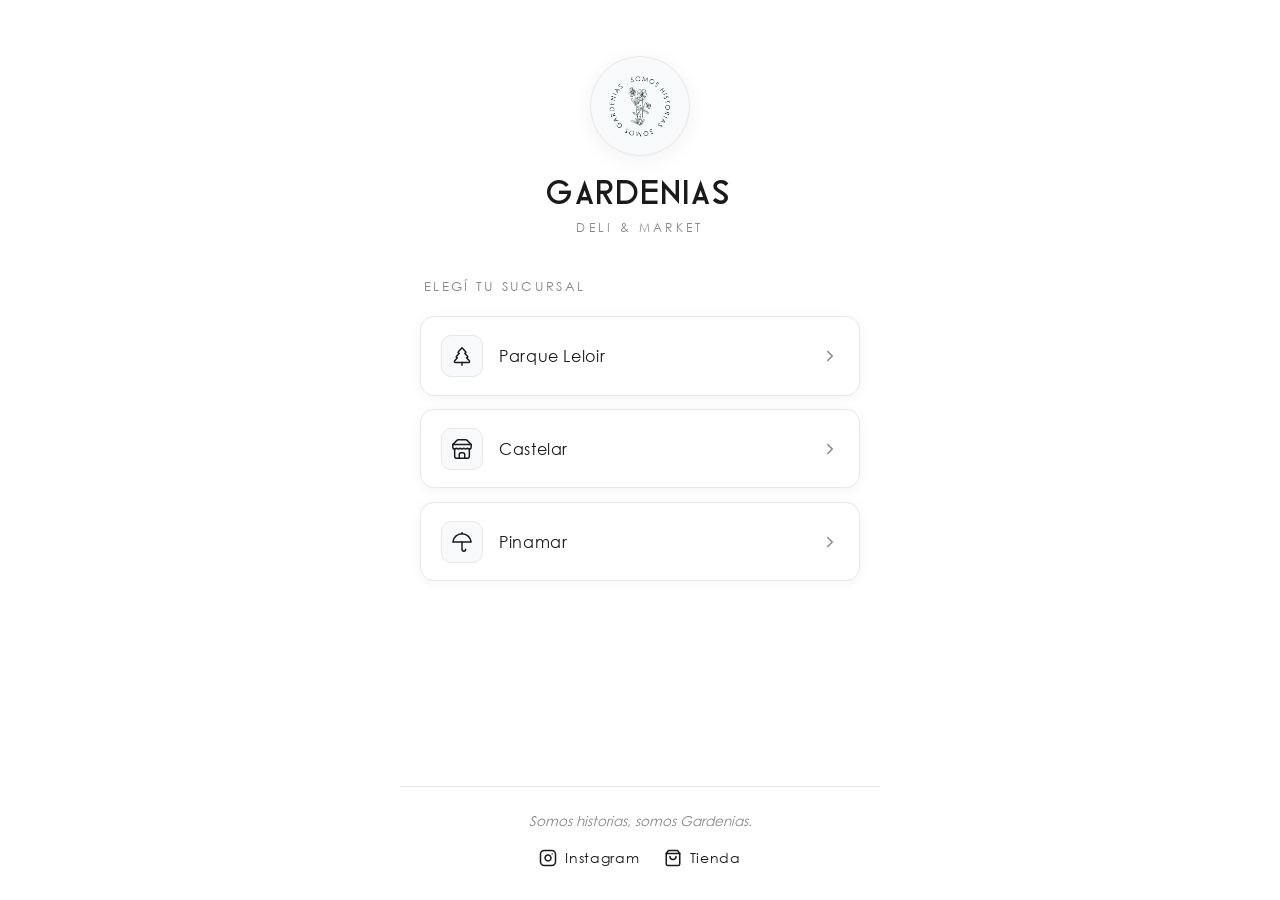
==== commit 53642cad: "Mejoras con Impeccable y ajuste UX/UI - Badge Vegano agregado" ====
--- a/index.html
+++ b/index.html
@@ -115,6 +115,13 @@
     </div>
 
     <script>
+        // Service Worker registration
+        if ('serviceWorker' in navigator) {
+            navigator.serviceWorker.register('/sw.js')
+                .then(reg => console.log('⚡ Service Worker registrado'))
+                .catch(err => console.warn('SW registro falló:', err));
+        }
+
         // Animate cards on load
         document.querySelectorAll('.branch-card').forEach((card, i) => {
             card.style.animationDelay = `${0.1 + i * 0.12}s`;
--- a/styles.css
+++ b/styles.css
@@ -2,22 +2,42 @@
     /* Colors */
     --color-bg: #ffffff;
     --color-text: #1a1a1a;
-    --color-text-light: #4a4a4a;
-    --color-accent: #000000;
-    --color-border: #e0e0e0;
+    --color-text-muted: #606060;
+    --color-text-light: #888888;
+    --color-accent: #111111;
+    --color-border: #e8e8e8;
+    --color-border-subtle: #f2f2f4;
     --color-bg-alt: #f8f9fa;
-    --color-success: #4a4a4a;
+    --color-pill-bg: #f4f4f5;
+
+    /* Badges */
+    --badge-vegan-bg: #e6f4ea;
+    --badge-vegan-text: #137333;
+    --badge-vegan-border: #c2e7cc;
+
+    --badge-veggie-bg: #f0f4e8;
+    --badge-veggie-text: #45681c;
+    --badge-veggie-border: #d8e5c8;
+
+    --badge-tacc-bg: #fef7e0;
+    --badge-tacc-text: #b06000;
+    --badge-tacc-border: #fce8b2;
 
     /* Typography */
-    --font-heading: 'CenturyGothic', sans-serif;
-    --font-body: 'CenturyGothic', sans-serif;
+    --font-heading: 'CenturyGothic', -apple-system, sans-serif;
+    --font-body: 'CenturyGothic', -apple-system, sans-serif;
+    --font-brand: 'BlissfulThinking', 'CenturyGothic', sans-serif;
 
     /* Spacing */
     --space-xs: 0.25rem;
     --space-sm: 0.5rem;
     --space-md: 1rem;
-    --space-lg: 2rem;
-    --space-xl: 4rem;
+    --space-lg: 1.75rem;
+    --space-xl: 3rem;
+
+    --radius-sm: 8px;
+    --radius-md: 12px;
+    --radius-pill: 9999px;
 }
 
 @font-face {
@@ -28,9 +48,6 @@
     font-display: swap;
 }
 
-font-style: normal;
-}
-
 @font-face {
     font-family: 'CenturyGothic';
     src: url('src/fonts/centurygothic.ttf') format('truetype');
@@ -54,12 +71,18 @@
     -webkit-tap-highlight-color: transparent;
 }
 
+html {
+    scroll-behavior: smooth;
+}
+
 body {
     font-family: var(--font-body);
     background-color: var(--color-bg);
     color: var(--color-text);
     line-height: 1.5;
     font-weight: 300;
+    -webkit-font-smoothing: antialiased;
+    -moz-osx-font-smoothing: grayscale;
 }
 
 /* Typography */
@@ -76,7 +99,7 @@
 /* Header */
 .main-header {
     text-align: center;
-    padding: var(--space-xl) var(--space-md) var(--space-lg);
+    padding: 2.5rem var(--space-md) var(--space-lg);
     background-color: var(--color-bg);
     position: relative;
 }
@@ -88,52 +111,69 @@
     left: 1rem;
     display: inline-flex;
     align-items: center;
-    gap: 0.3rem;
+    gap: 0.35rem;
     font-family: var(--font-body);
-    font-size: 0.78rem;
+    font-size: 0.75rem;
+    font-weight: 600;
     letter-spacing: 0.06em;
     text-transform: uppercase;
-    color: var(--color-text-light);
+    color: var(--color-text-muted);
     text-decoration: none;
-    padding: 0.35rem 0.65rem;
-    border-radius: 20px;
+    padding: 0.4rem 0.8rem;
+    border-radius: var(--radius-pill);
     border: 1px solid var(--color-border);
-    transition: color 0.2s ease, border-color 0.2s ease, background 0.2s ease;
+    background-color: rgba(255, 255, 255, 0.8);
+    backdrop-filter: blur(8px);
+    -webkit-backdrop-filter: blur(8px);
+    transition: all 0.2s cubic-bezier(0.16, 1, 0.3, 1);
+    box-shadow: 0 1px 4px rgba(0, 0, 0, 0.03);
 }
 
 .back-to-landing:hover {
     color: var(--color-text);
-    border-color: var(--color-text-light);
+    border-color: var(--color-text-muted);
     background-color: var(--color-bg-alt);
+    transform: translateY(-1px);
+}
+
+.back-to-landing:active {
+    transform: scale(0.95);
+}
+
+.logo-container {
+    padding-top: 1.75rem;
 }
 
 .brand-name {
-    font-family: 'BlissfulThinking', sans-serif;
-    font-size: 2.5rem;
+    font-family: var(--font-brand);
+    font-size: 2.6rem;
     font-weight: normal;
-    letter-spacing: 0.05em;
-    /* Reduced from 0.15em */
-    margin-bottom: var(--space-sm);
+    letter-spacing: 0.06em;
+    color: #111111;
+    margin-bottom: 0.2rem;
+    line-height: 1.1;
 }
 
 .brand-location {
     font-family: var(--font-body);
-    font-size: 0.875rem;
-    letter-spacing: 0.2em;
+    font-size: 0.75rem;
+    font-weight: 600;
+    letter-spacing: 0.22em;
     text-transform: uppercase;
     color: var(--color-text-light);
 }
 
 .header-decoration {
-    margin-top: var(--space-lg);
+    margin-top: 1.25rem;
     color: var(--color-text);
-    opacity: 0.8;
+    opacity: 0.85;
 }
 
 .floral-icon {
-    width: 120px;
+    width: 100px;
     height: auto;
     object-fit: contain;
+    transition: transform 0.3s ease;
 }
 
 /* Sticky Nav & Search */
@@ -141,235 +181,320 @@
     position: sticky;
     top: 0;
     z-index: 100;
-    background-color: rgba(255, 255, 255, 0.95);
-    backdrop-filter: blur(10px);
+    background-color: rgba(255, 255, 255, 0.92);
+    backdrop-filter: blur(16px);
+    -webkit-backdrop-filter: blur(16px);
     border-bottom: 1px solid var(--color-border);
-    transition: transform 0.3s ease;
+    box-shadow: 0 4px 20px rgba(0, 0, 0, 0.03);
+    transition: all 0.3s cubic-bezier(0.16, 1, 0.3, 1);
 }
 
 .category-nav {
     overflow-x: auto;
-    padding: var(--space-sm) 0;
+    padding: 0.75rem 0 0.4rem 0;
+    scroll-behavior: smooth;
     -webkit-overflow-scrolling: touch;
-    scrollbar-width: none;
-    /* Firefox */
+    scrollbar-width: none; /* Firefox */
 }
 
 .category-nav::-webkit-scrollbar {
-    display: none;
-    /* Chrome/Safari */
+    display: none; /* Chrome/Safari */
 }
 
 .category-list {
     display: flex;
     list-style: none;
-    padding: 0 var(--space-md);
-    gap: var(--space-md);
+    padding: 0 1.25rem;
+    gap: 0.5rem;
     white-space: nowrap;
 }
 
 .category-btn {
-    background: none;
+    background-color: var(--color-pill-bg);
     border: 1px solid transparent;
     font-family: var(--font-body);
-    font-size: 0.875rem;
+    font-size: 0.78rem;
+    font-weight: 600;
     text-transform: uppercase;
-    letter-spacing: 0.05em;
-    color: var(--color-text-light);
-    padding: var(--space-sm) var(--space-md);
-    border-radius: 20px;
+    letter-spacing: 0.06em;
+    color: var(--color-text-muted);
+    padding: 0.45rem 0.95rem;
+    border-radius: var(--radius-pill);
     cursor: pointer;
-    transition: all 0.3s ease;
+    transition: all 0.25s cubic-bezier(0.16, 1, 0.3, 1);
+    user-select: none;
+    -webkit-user-select: none;
+}
+
+.category-btn:hover {
+    color: var(--color-text);
+    background-color: #eaeaea;
+}
+
+.category-btn:active {
+    transform: scale(0.95);
 }
 
 .category-btn.active {
-    color: var(--color-bg);
-    background-color: var(--color-accent);
-    border-color: var(--color-accent);
+    color: #ffffff;
+    background-color: #111111;
+    border-color: #111111;
+    box-shadow: 0 2px 8px rgba(0, 0, 0, 0.15);
 }
 
 .search-container {
-    padding: var(--space-sm) var(--space-md) var(--space-md);
+    padding: 0.25rem 1.25rem 0.75rem;
 }
 
 .search-bar {
+    position: relative;
     display: flex;
     align-items: center;
     background-color: var(--color-bg-alt);
-    padding: 0.6rem 1rem;
-    border-radius: 4px;
-    gap: var(--space-sm);
-    border: 1px solid transparent;
-    transition: border-color 0.3s ease;
+    padding: 0.55rem 0.9rem;
+    border-radius: var(--radius-md);
+    gap: 0.6rem;
+    border: 1px solid var(--color-border);
+    transition: all 0.25s ease;
 }
 
 .search-bar:focus-within {
-    border-color: var(--color-text-light);
+    border-color: #111111;
+    background-color: #ffffff;
+    box-shadow: 0 0 0 3px rgba(0, 0, 0, 0.05);
+}
+
+.search-icon {
+    color: var(--color-text-light);
+    flex-shrink: 0;
 }
 
 .search-bar input {
     border: none;
-    background: none;
+    background: transparent;
     font-family: var(--font-body);
-    font-size: 0.95rem;
+    font-size: 0.88rem;
     width: 100%;
     outline: none;
     color: var(--color-text);
 }
 
+.search-bar input::placeholder {
+    color: var(--color-text-light);
+}
+
+.clear-search-btn {
+    display: inline-flex;
+    align-items: center;
+    justify-content: center;
+    background: none;
+    border: none;
+    padding: 4px;
+    color: var(--color-text-light);
+    cursor: pointer;
+    border-radius: 50%;
+    transition: background 0.2s, color 0.2s;
+    flex-shrink: 0;
+}
+
+.clear-search-btn:hover {
+    background-color: rgba(0, 0, 0, 0.06);
+    color: var(--color-text);
+}
+
 /* Menu Content */
 .menu-content {
-    padding: var(--space-lg) var(--space-md);
+    max-width: 960px;
+    margin: 0 auto;
+    padding: 2rem 1.25rem 4rem;
     min-height: 50vh;
 }
 
 .category-section {
-    margin-bottom: var(--space-xl);
-    scroll-margin-top: 140px;
-    /* Offset for sticky header */
+    margin-bottom: 3.25rem;
+    scroll-margin-top: 135px; /* Offset for sticky header */
 }
 
 .category-header {
     text-align: center;
-    margin-bottom: var(--space-lg);
+    margin-bottom: 1.75rem;
     position: relative;
+    padding-bottom: 0.75rem;
+}
+
+.category-header::after {
+    content: '';
+    display: block;
+    width: 36px;
+    height: 1.5px;
+    background-color: #111111;
+    opacity: 0.15;
+    margin: 0.6rem auto 0;
+    border-radius: 2px;
 }
 
 .category-title {
-    font-size: 1.75rem;
-    margin-bottom: var(--space-sm);
-    color: var(--color-accent);
+    font-size: 1.35rem;
+    font-weight: 700;
+    letter-spacing: 0.08em;
+    color: #111111;
 }
 
 .category-description {
     font-family: var(--font-body);
-    font-size: 0.9rem;
-    color: var(--color-text-light);
-    max-width: 600px;
-    margin: 0 auto;
+    font-size: 0.85rem;
+    color: var(--color-text-muted);
+    max-width: 540px;
+    margin: 0.4rem auto 0;
+    line-height: 1.45;
 }
 
 /* Products Grid/List */
 .products-grid {
     display: grid;
     grid-template-columns: 1fr;
-    gap: var(--space-lg);
-}
-
-@media (min-width: 768px) {
-    .products-grid {
-        grid-template-columns: repeat(2, 1fr);
-        gap: var(--space-xl) var(--space-lg);
-    }
+    gap: 0.75rem;
 }
 
 .product-card {
     position: relative;
-    padding-bottom: var(--space-sm);
-    transition: opacity 0.3s ease;
+    padding: 0.85rem 0.5rem;
+    border-bottom: 1px solid var(--color-border-subtle);
+    border-radius: 8px;
+    transition: background-color 0.2s ease, transform 0.2s ease;
+    opacity: 0;
+    animation: fadeInUp 0.4s cubic-bezier(0.16, 1, 0.3, 1) forwards;
+}
+
+.product-card:last-child {
+    border-bottom: none;
+}
+
+.product-card:active {
+    background-color: rgba(0, 0, 0, 0.02);
 }
 
 .product-header {
     display: flex;
+    align-items: baseline;
     justify-content: space-between;
-    align-items: baseline;
-    margin-bottom: var(--space-xs);
-    border-bottom: 1px dotted rgba(0, 0, 0, 0.1);
+    gap: 0.5rem;
+    position: relative;
 }
 
 .product-name {
     font-family: var(--font-heading);
-    font-size: 1.1rem;
-    font-weight: 600;
-    color: var(--color-text);
-    padding-right: var(--space-sm);
-    background-color: var(--color-bg);
-    /* To cover dots if we use them */
+    font-size: 1rem;
+    font-weight: 700;
+    letter-spacing: 0.03em;
+    color: #111111;
+    line-height: 1.3;
+    flex-shrink: 0;
+    max-width: 78%;
+}
+
+.dots {
+    flex-grow: 1;
+    border-bottom: 1px dotted rgba(0, 0, 0, 0.18);
+    margin: 0 0.35rem;
     position: relative;
-    bottom: -4px;
+    bottom: 0.25em;
+    min-width: 15px;
 }
 
 .product-price {
     font-family: var(--font-body);
-    font-weight: 500;
-    color: var(--color-text);
+    font-weight: 600;
+    font-size: 0.95rem;
+    color: #111111;
     white-space: nowrap;
-    position: relative;
-    bottom: -4px;
-    background-color: var(--color-bg);
-    padding-left: var(--space-sm);
+    flex-shrink: 0;
+    font-variant-numeric: tabular-nums;
 }
 
 .product-description {
-    font-size: 0.9rem;
-    color: var(--color-text-light);
-    margin-top: var(--space-sm);
-    line-height: 1.4;
+    font-size: 0.85rem;
+    color: var(--color-text-muted);
+    margin-top: 0.35rem;
+    line-height: 1.45;
+    max-width: 95%;
 }
 
 /* Tags */
 .product-tags {
     display: flex;
-    gap: var(--space-sm);
-    margin-top: var(--space-sm);
+    flex-wrap: wrap;
+    gap: 0.4rem;
+    margin-top: 0.5rem;
 }
 
 .tag {
-    font-size: 0.75rem;
+    font-size: 0.68rem;
+    font-weight: 600;
     text-transform: uppercase;
-    font-weight: 600;
     letter-spacing: 0.05em;
-    padding: 4px 8px;
-    border-radius: 6px;
+    padding: 3px 8px;
+    border-radius: var(--radius-pill);
     display: inline-flex;
     align-items: center;
-    border: none;
+    gap: 3px;
+    border: 1px solid transparent;
+}
+
+.tag.vegan {
+    background-color: var(--badge-vegan-bg);
+    color: var(--badge-vegan-text);
+    border-color: var(--badge-vegan-border);
 }
 
 .tag.veggie {
-    background-color: #d4edda;
-    /* Pastel Green */
-    color: #155724;
-}
-
-.tag.gluten-free {
-    background-color: #f8d7da;
-    /* Pastel Red/Pinkish for contrast, or keep green if prefer same family */
-    color: #721c24;
-}
-
-/* Alternative: Both Green as requested? "tone verde pastel" implies maybe both or just veggie? 
-   Let's make veggie green and gluten free maybe a different pastel or same? 
-   User said "Like gluten free" implying similar treatment.
-   Let's use a nice pastel yellow or blue for GF to distinguish, or just green for both if that's the vibe.
-   Re-reading: "vaggie tone verde pastel... Al igual que gluten free" -> maybe means "Use pastel green for veggie, just like (we do/should for) gluten free"? 
-   Or "Apply pastel green to veggie, AND ALSO apply it to gluten free"?
-   I will make Veggie Green and Gluten Free a soft pastel yellow/orange (classic wheat color) or just Green too if they want uniformity.
-   Let's stick to Green for Veggie (#d4edda) and maybe a soft Teal or Blue or Yellow for TACC.
-   Actually, "Al igual que gluten free" likely means "Do the same for gluten free" (add color/icon).
-   I'll make Veggie Green and GF maybe a light pastel blue/purple to differentiate, or Light Green/Light Yellow.
-   Let's start with Green for Veggie and a yellowish/beige for GF (Wheat).
-*/
-.tag.gluten-free {
-    background-color: #fff3cd;
-    color: #856404;
+    background-color: var(--badge-veggie-bg);
+    color: var(--badge-veggie-text);
+    border-color: var(--badge-veggie-border);
+}
+
+.tag.tacc {
+    background-color: var(--badge-tacc-bg);
+    color: var(--badge-tacc-text);
+    border-color: var(--badge-tacc-border);
+}
+
+/* Desktop Responsiveness */
+@media (min-width: 768px) {
+    .menu-content {
+        padding-top: 2.5rem;
+    }
+
+    .products-grid {
+        grid-template-columns: repeat(2, 1fr);
+        gap: 1.25rem 2rem;
+    }
+
+    .product-card {
+        padding: 1rem 0.85rem;
+        border: 1px solid var(--color-border-subtle);
+        border-radius: var(--radius-md);
+        background-color: #ffffff;
+        box-shadow: 0 2px 10px rgba(0, 0, 0, 0.015);
+    }
+
+    .product-card:hover {
+        border-color: rgba(0, 0, 0, 0.12);
+        box-shadow: 0 4px 16px rgba(0, 0, 0, 0.04);
+        transform: translateY(-1px);
+    }
 }
 
 /* Animations */
-@keyframes fadeIn {
+@keyframes fadeInUp {
     from {
         opacity: 0;
-        transform: translateY(10px);
+        transform: translateY(8px);
     }
-
     to {
         opacity: 1;
         transform: translateY(0);
     }
-}
-
-.product-card {
-    animation: fadeIn 0.5s ease forwards;
 }
 
 /* Footer */
@@ -385,6 +510,7 @@
     font-family: var(--font-heading);
     font-style: italic;
     margin-bottom: var(--space-md);
+    color: var(--color-text-muted);
 }
 
 .social-links {
@@ -401,13 +527,15 @@
     gap: 0.5rem;
     color: var(--color-text);
     text-decoration: none;
-    font-size: 0.9rem;
+    font-size: 0.85rem;
+    font-weight: 500;
     letter-spacing: 0.05em;
-    transition: opacity 0.2s;
+    transition: opacity 0.2s, transform 0.2s;
 }
 
 .social-links a:hover {
     opacity: 0.7;
+    transform: translateY(-1px);
 }
 
 /* Helper Classes */
@@ -440,13 +568,13 @@
 }
 
 .ios-alert {
-    width: 270px;
-    background: rgba(245, 245, 245, 0.9);
+    width: 280px;
+    background: rgba(250, 250, 250, 0.95);
     backdrop-filter: blur(20px);
     -webkit-backdrop-filter: blur(20px);
     border-radius: 14px;
     text-align: center;
-    transform: scale(1.1);
+    transform: scale(1.08);
     opacity: 0;
     transition: transform 0.3s cubic-bezier(0.175, 0.885, 0.32, 1.275), opacity 0.3s ease;
     box-shadow: 0 10px 30px rgba(0, 0, 0, 0.2);
@@ -465,7 +593,7 @@
     font-family: -apple-system, BlinkMacSystemFont, "Segoe UI", Roboto, Helvetica, Arial, sans-serif;
     font-size: 17px;
     font-weight: 600;
-    margin: 0 0 4px 0;
+    margin: 0 0 6px 0;
     color: #000;
     letter-spacing: -0.01em;
 }
@@ -475,22 +603,20 @@
     font-size: 13px;
     line-height: 1.4;
     font-weight: 400;
-    color: #000;
+    color: #333;
     margin: 0;
 }
 
 .ios-alert-btn {
     width: 100%;
     border: none;
-    border-top: 0.5px solid rgba(60, 60, 67, 0.29);
+    border-top: 0.5px solid rgba(60, 60, 67, 0.25);
     background: transparent;
     padding: 12px 0;
     font-family: -apple-system, BlinkMacSystemFont, "Segoe UI", Roboto, Helvetica, Arial, sans-serif;
     font-size: 17px;
     font-weight: 600;
-    /* Regular bold for OK button */
     color: #007AFF;
-    /* iOS Blue */
     cursor: pointer;
     border-bottom-left-radius: 14px;
     border-bottom-right-radius: 14px;
